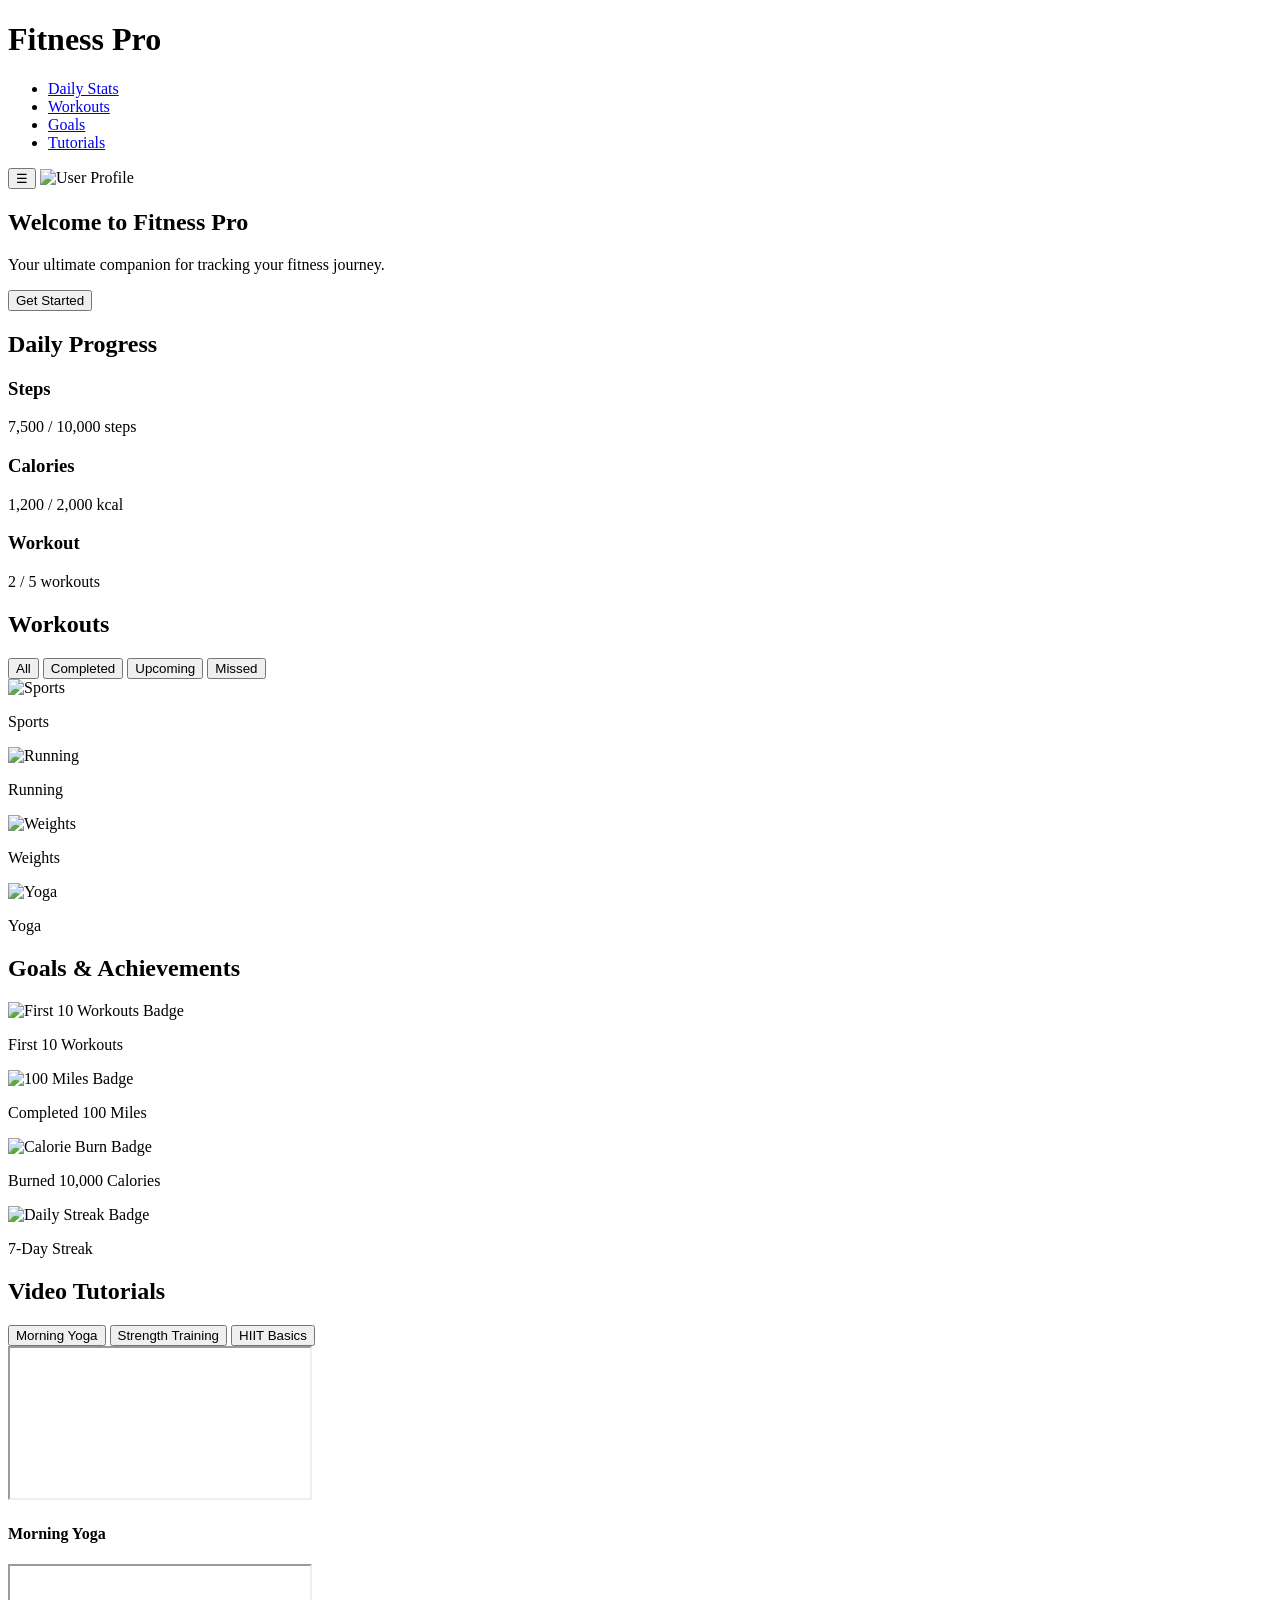
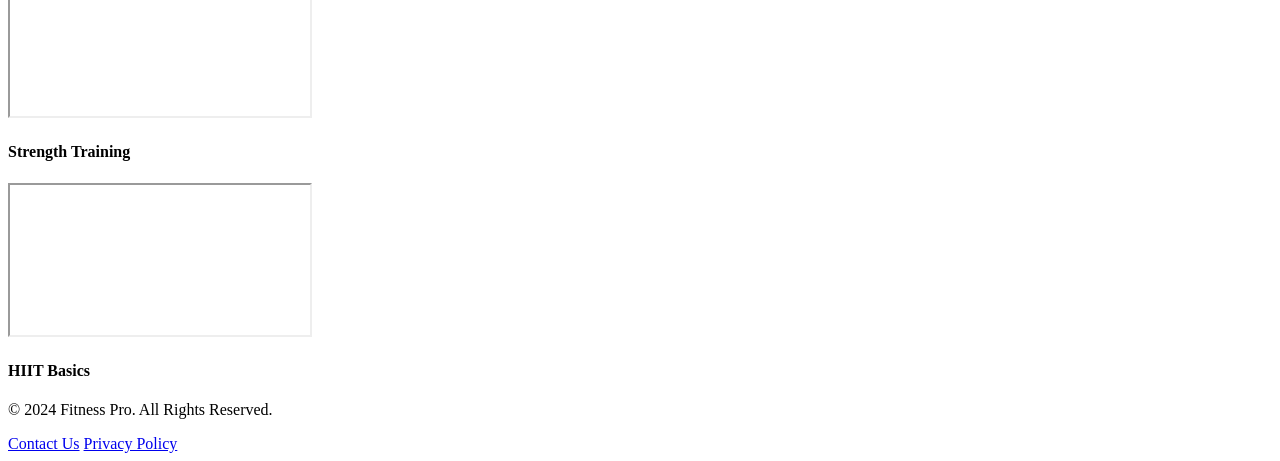
==== BioTrack/index.html @ 174f4901 "Initial commit: upload the main structure" ====
<!DOCTYPE html>
<html lang="en">
<head>
  <meta charset="UTF-8" />
  <meta name="viewport" content="width=device-width, initial-scale=1.0" />
  <title>Fitness Pro Dashboard</title>
  <link rel="preconnect" href="https://fonts.googleapis.com" />
  <link rel="preconnect" href="https://fonts.gstatic.com" crossorigin />
  <link href="https://fonts.googleapis.com/css2?family=Bebas+Neue&family=Barlow:wght@300;400;500;600;700&display=swap" rel="stylesheet" />
  <link rel="stylesheet" href="styles.css" />
</head>
<body>

  <!-- ===================== HEADER (Task 3) ===================== -->
  <header class="app-header">
    <div class="app-header-content">
      <h1>Fitness Pro</h1>
      <nav class="nav-menu">
        <ul class="active">
          <li><a class="active" href="#progress-overview">Daily Stats</a></li>
          <li><a href="#workouts">Workouts</a></li>
          <li><a href="#goals">Goals</a></li>
          <li><a href="#videos">Tutorials</a></li>
        </ul>
      </nav>
      <button class="hamburger-menu" aria-label="Toggle Menu">&#9776;</button>
      <img
        class="profile-pic"
        src="https://www.educative.io/udata/project/W5DG6VDyXv6/user_1.svg"
        alt="User Profile"
      />
    </div>
  </header>

  <!-- ===================== BANNER (Task 2) ===================== -->
  <section class="banner">
    <div class="banner-overlay"></div>
    <div class="banner-content">
      <h1>Welcome to Fitness Pro</h1>
      <p>Your ultimate companion for tracking your fitness journey.</p>
      <button class="cta-button">Get Started</button>
    </div>
  </section>

  <!-- ===================== PROGRESS OVERVIEW (Task 5) ===================== -->
  <section class="progress-overview" id="progress-overview">
    <h2>Daily Progress</h2>
    <div class="progress-overview-content" id="progress-overview-content">

      <div class="progress-card">
        <h3>Steps</h3>
        <div class="progress-circle" data-progress="75" style="--progress: 0%;"></div>
        <p>7,500 / 10,000 steps</p>
      </div>

      <div class="progress-card">
        <h3>Calories</h3>
        <div class="progress-circle" data-progress="60" style="--progress: 0%;"></div>
        <p>1,200 / 2,000 kcal</p>
      </div>

      <div class="progress-card">
        <h3>Workout</h3>
        <div class="progress-circle" data-progress="40" style="--progress: 0%;"></div>
        <p>2 / 5 workouts</p>
      </div>

    </div>
  </section>

  <!-- ===================== WORKOUTS (Task 6) ===================== -->
  <section class="workout-tracker" id="workouts">
    <h2>Workouts</h2>

    <!-- Filter buttons (JS-powered) -->
    <div class="workout-filter-buttons">
      <button class="filter-btn active" data-filter="all">All</button>
      <button class="filter-btn" data-filter="completed">Completed</button>
      <button class="filter-btn" data-filter="upcoming">Upcoming</button>
      <button class="filter-btn" data-filter="missed">Missed</button>
    </div>

    <div class="workout-grid">
      <div class="workout-card completed">
        <div class="img-container">
          <img src="https://www.educative.io/udata/project/DDy4LowDDzY/Baseball_player.svg" alt="Sports" />
        </div>
        <p>Sports</p>
      </div>
      <div class="workout-card upcoming">
        <div class="img-container">
          <img src="https://www.educative.io/udata/project/w6XezL6xro2/boy_sprinting.svg" alt="Running" />
        </div>
        <p>Running</p>
      </div>
      <div class="workout-card missed">
        <div class="img-container">
          <img src="https://www.educative.io/udata/project/MvXMoRxaJ2X/effort.svg" alt="Weights" />
        </div>
        <p>Weights</p>
      </div>
      <div class="workout-card missed">
        <div class="img-container">
          <img src="https://www.educative.io/udata/project/XxrBxaLqnOW/Health.svg" alt="Yoga" />
        </div>
        <p>Yoga</p>
      </div>
    </div>
  </section>

  <!-- ===================== GOALS & ACHIEVEMENTS (Task 7) ===================== -->
  <section class="goals-achievements" id="goals">
    <h2>Goals &amp; Achievements</h2>
    <div class="badge-container">

      <div class="badge" data-condition="workouts" data-threshold="10">
        <div class="img-container">
          <img src="https://www.educative.io/udata/project/M2EgrWO0Ozw/goal.svg" alt="First 10 Workouts Badge" />
        </div>
        <p>First 10 Workouts</p>
      </div>

      <div class="badge" data-condition="miles" data-threshold="100">
        <div class="img-container">
          <img src="https://www.educative.io/udata/project/Wao52byZ95r/champion.svg" alt="100 Miles Badge" />
        </div>
        <p>Completed 100 Miles</p>
      </div>

      <div class="badge" data-condition="calories" data-threshold="10000">
        <div class="img-container">
          <img src="https://www.educative.io/udata/project/G4VBW82WDxd/cup.svg" alt="Calorie Burn Badge" />
        </div>
        <p>Burned 10,000 Calories</p>
      </div>

      <div class="badge" data-condition="streak" data-threshold="7">
        <div class="img-container">
          <img src="https://www.educative.io/udata/project/nPqk9WqgoD4/Achievement.svg" alt="Daily Streak Badge" />
        </div>
        <p>7-Day Streak</p>
      </div>

    </div>
  </section>

  <!-- ===================== VIDEO TUTORIALS (Task 8) ===================== -->
  <section class="video-tutorials" id="videos">
    <h2>Video Tutorials</h2>

    <!-- Video selector buttons (JS-powered) -->
    <div class="video-selector">
      <button class="video-btn active" data-video="v7AYKMP6rOE" data-title="Morning Yoga">Morning Yoga</button>
      <button class="video-btn" data-video="vc1E5CfRfos" data-title="Strength Training">Strength Training</button>
      <button class="video-btn" data-video="ml6cT4AZdqI" data-title="HIIT Basics">HIIT Basics</button>
    </div>

    <div class="video-list" id="video-list">
      <div class="video-card">
        <iframe
          id="main-video"
          src="https://www.youtube.com/embed/v7AYKMP6rOE"
          title="Morning Yoga"
          allow="accelerometer; autoplay; clipboard-write; encrypted-media; gyroscope; picture-in-picture"
          allowfullscreen
        ></iframe>
        <h4 id="video-title">Morning Yoga</h4>
      </div>
      <div class="video-card">
        <iframe
          src="https://www.youtube.com/embed/vc1E5CfRfos"
          title="Strength Training"
          allow="accelerometer; autoplay; clipboard-write; encrypted-media; gyroscope; picture-in-picture"
          allowfullscreen
        ></iframe>
        <h4>Strength Training</h4>
      </div>
      <div class="video-card">
        <iframe
          src="https://www.youtube.com/embed/ml6cT4AZdqI"
          title="HIIT Basics"
          allow="accelerometer; autoplay; clipboard-write; encrypted-media; gyroscope; picture-in-picture"
          allowfullscreen
        ></iframe>
        <h4>HIIT Basics</h4>
      </div>
    </div>
  </section>

  <!-- ===================== FOOTER (Task 4) ===================== -->
  <footer class="app-footer">
    <div class="app-footer-content">
      <p>&copy; 2024 Fitness Pro. All Rights Reserved.</p>
      <div class="links">
        <a href="#contact">Contact Us</a>
        <a href="#privacy">Privacy Policy</a>
      </div>
    </div>
  </footer>

  <script src="script.js"></script>
</body>
</html>
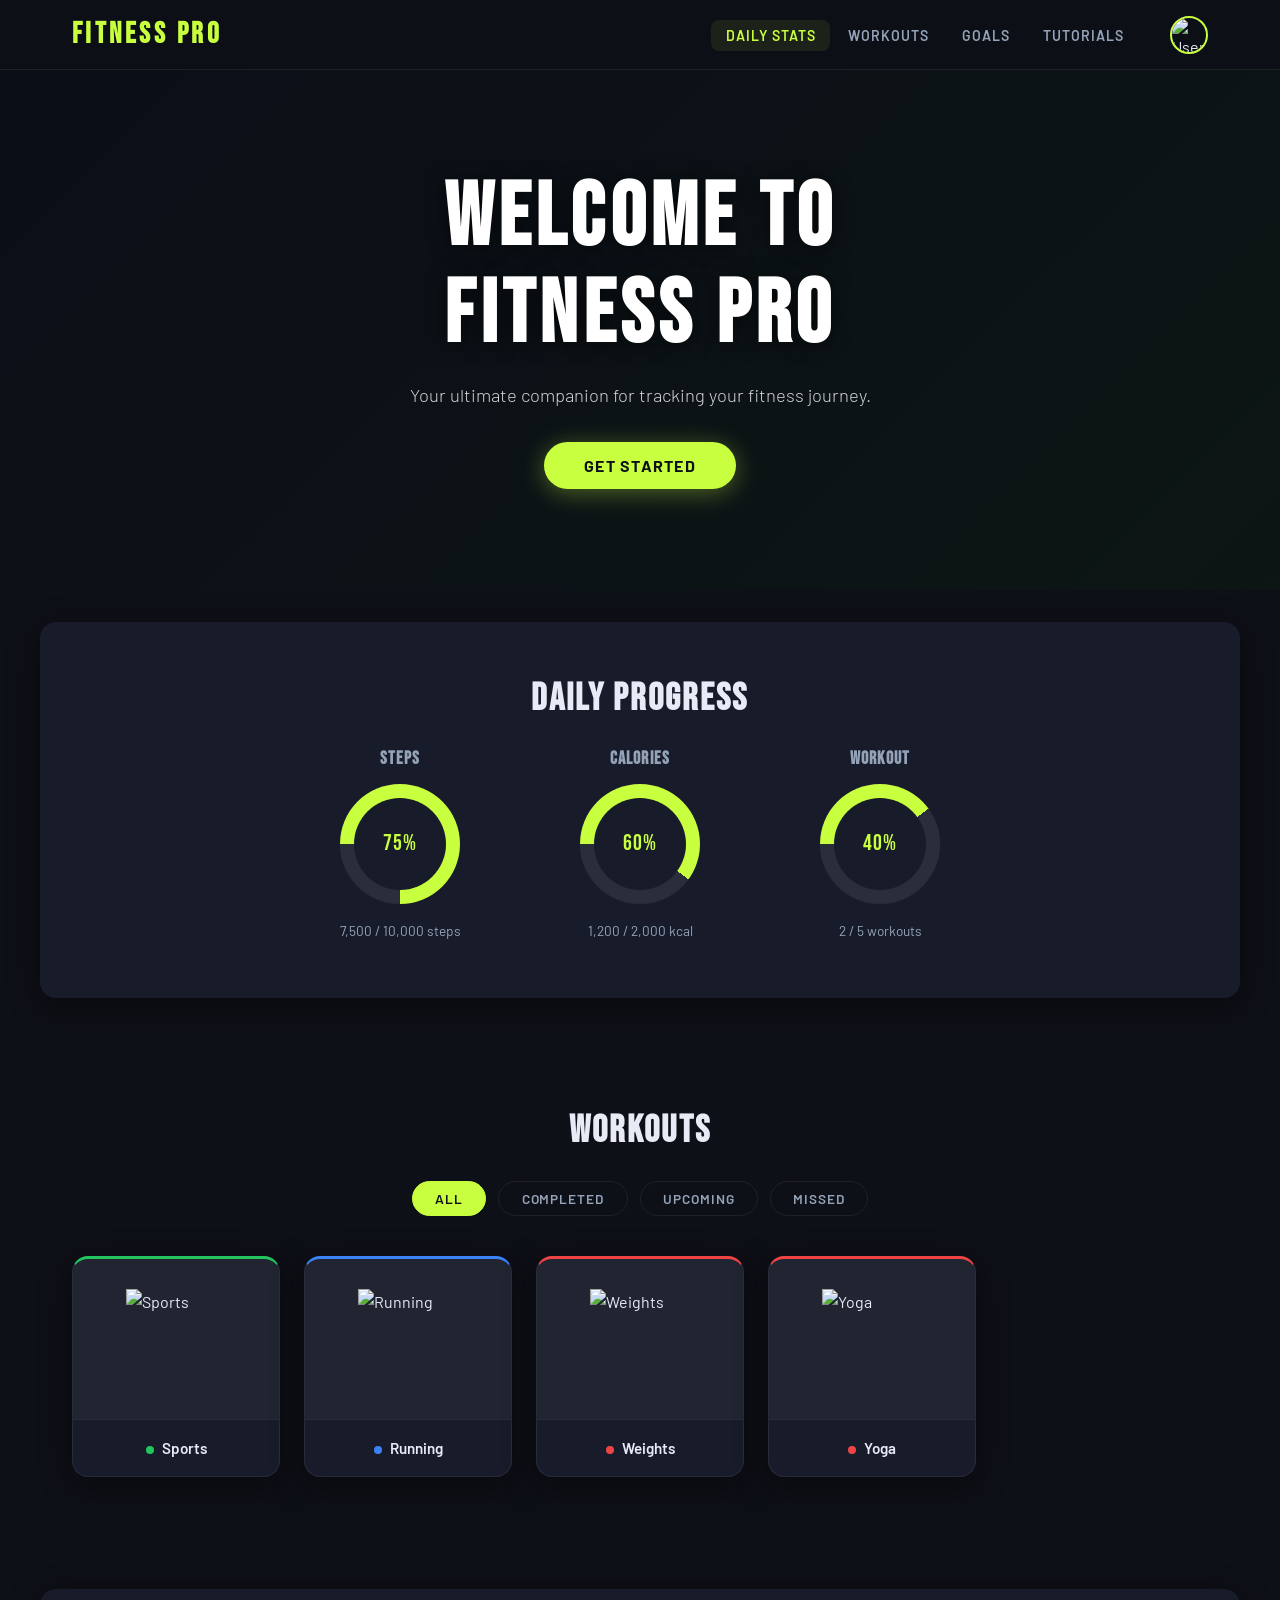
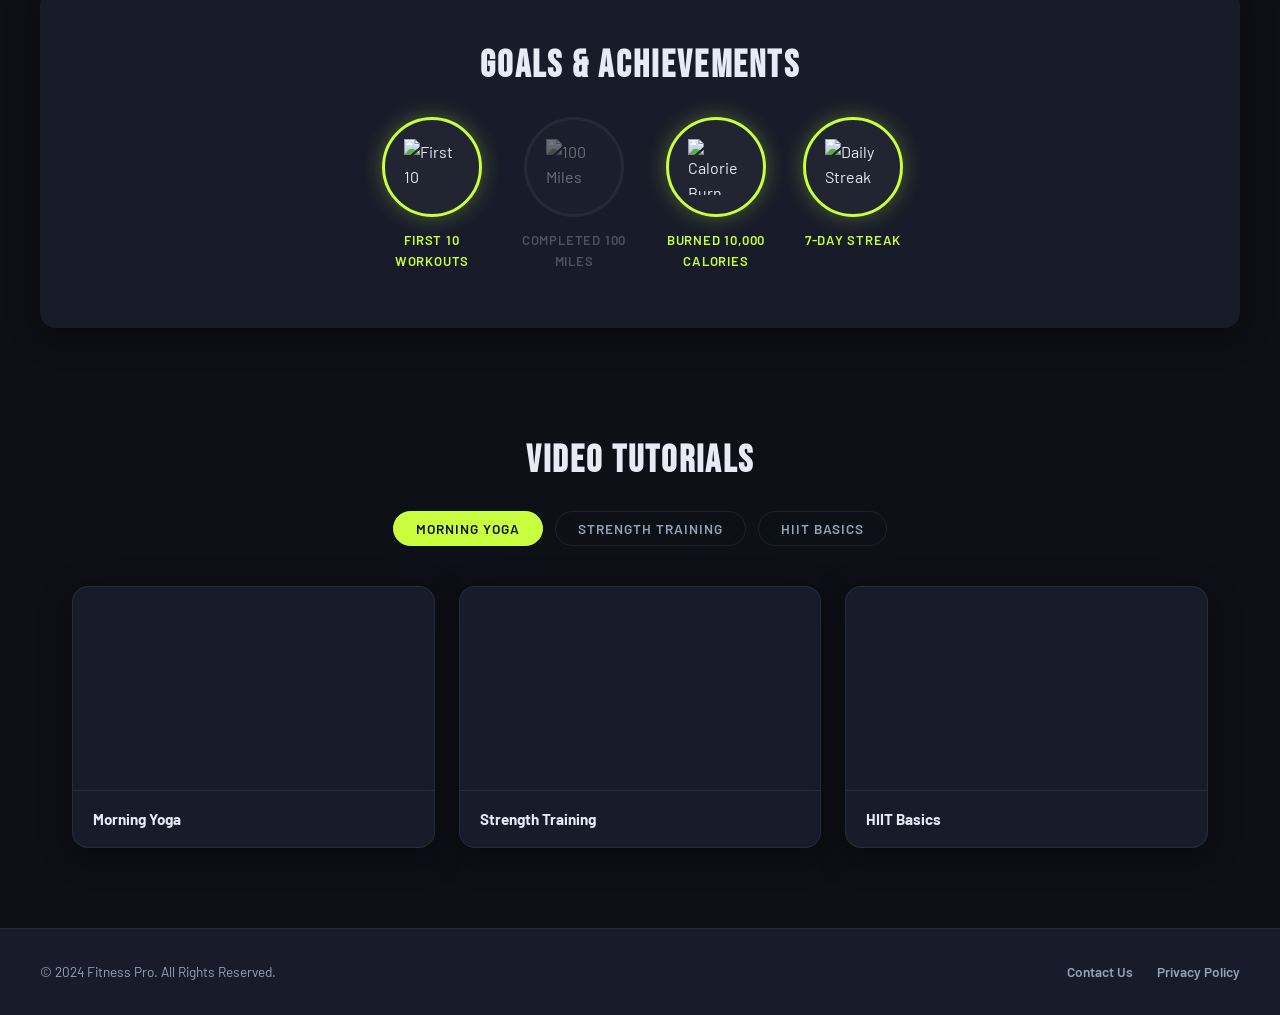
==== commit 4a3cc872: "Upload the template project" ====
--- a/BioTrack/index.html
+++ b/BioTrack/index.html
@@ -4,17 +4,27 @@
   <meta charset="UTF-8" />
   <meta name="viewport" content="width=device-width, initial-scale=1.0" />
   <title>Fitness Pro Dashboard</title>
+
+  <!-- Google Fonts -->
   <link rel="preconnect" href="https://fonts.googleapis.com" />
   <link rel="preconnect" href="https://fonts.gstatic.com" crossorigin />
   <link href="https://fonts.googleapis.com/css2?family=Bebas+Neue&family=Barlow:wght@300;400;500;600;700&display=swap" rel="stylesheet" />
+
+  <!-- Stylesheet — lives in the css/ folder -->
   <link rel="stylesheet" href="styles.css" />
 </head>
 <body>
 
-  <!-- ===================== HEADER (Task 3) ===================== -->
+  <!-- ===================================================
+       HEADER (Task 3) — sticky nav + hamburger + profile
+       =================================================== -->
   <header class="app-header">
     <div class="app-header-content">
+
+      <!-- Brand name -->
       <h1>Fitness Pro</h1>
+
+      <!-- Desktop navigation links -->
       <nav class="nav-menu">
         <ul class="active">
           <li><a class="active" href="#progress-overview">Daily Stats</a></li>
@@ -23,18 +33,29 @@
           <li><a href="#videos">Tutorials</a></li>
         </ul>
       </nav>
+
+      <!-- Hamburger button — visible only on mobile -->
       <button class="hamburger-menu" aria-label="Toggle Menu">&#9776;</button>
+
+      <!-- User profile picture -->
       <img
         class="profile-pic"
         src="https://www.educative.io/udata/project/W5DG6VDyXv6/user_1.svg"
         alt="User Profile"
       />
+
     </div>
   </header>
 
-  <!-- ===================== BANNER (Task 2) ===================== -->
+
+  <!-- ===================================================
+       BANNER (Task 2) — hero section with CTA button
+       =================================================== -->
   <section class="banner">
+    <!-- Dark overlay on top of the background image -->
     <div class="banner-overlay"></div>
+
+    <!-- Centred text content -->
     <div class="banner-content">
       <h1>Welcome to Fitness Pro</h1>
       <p>Your ultimate companion for tracking your fitness journey.</p>
@@ -42,23 +63,31 @@
     </div>
   </section>
 
-  <!-- ===================== PROGRESS OVERVIEW (Task 5) ===================== -->
+
+  <!-- ===================================================
+       PROGRESS OVERVIEW (Task 5) — circular indicators
+       =================================================== -->
   <section class="progress-overview" id="progress-overview">
     <h2>Daily Progress</h2>
+
     <div class="progress-overview-content" id="progress-overview-content">
 
+      <!-- Steps card -->
       <div class="progress-card">
         <h3>Steps</h3>
+        <!-- data-progress = target % ; --progress starts at 0 and is animated by JS -->
         <div class="progress-circle" data-progress="75" style="--progress: 0%;"></div>
         <p>7,500 / 10,000 steps</p>
       </div>
 
+      <!-- Calories card -->
       <div class="progress-card">
         <h3>Calories</h3>
         <div class="progress-circle" data-progress="60" style="--progress: 0%;"></div>
         <p>1,200 / 2,000 kcal</p>
       </div>
 
+      <!-- Workouts card -->
       <div class="progress-card">
         <h3>Workout</h3>
         <div class="progress-circle" data-progress="40" style="--progress: 0%;"></div>
@@ -68,11 +97,14 @@
     </div>
   </section>
 
-  <!-- ===================== WORKOUTS (Task 6) ===================== -->
+
+  <!-- ===================================================
+       WORKOUTS (Task 6) — filterable workout cards
+       =================================================== -->
   <section class="workout-tracker" id="workouts">
     <h2>Workouts</h2>
 
-    <!-- Filter buttons (JS-powered) -->
+    <!-- Filter buttons — JS switches active state and hides/shows cards -->
     <div class="workout-filter-buttons">
       <button class="filter-btn active" data-filter="all">All</button>
       <button class="filter-btn" data-filter="completed">Completed</button>
@@ -80,37 +112,53 @@
       <button class="filter-btn" data-filter="missed">Missed</button>
     </div>
 
+    <!-- CSS Grid of workout cards; each has a status class -->
     <div class="workout-grid">
+
       <div class="workout-card completed">
         <div class="img-container">
           <img src="https://www.educative.io/udata/project/DDy4LowDDzY/Baseball_player.svg" alt="Sports" />
         </div>
         <p>Sports</p>
       </div>
+
       <div class="workout-card upcoming">
         <div class="img-container">
           <img src="https://www.educative.io/udata/project/w6XezL6xro2/boy_sprinting.svg" alt="Running" />
         </div>
         <p>Running</p>
       </div>
+
       <div class="workout-card missed">
         <div class="img-container">
           <img src="https://www.educative.io/udata/project/MvXMoRxaJ2X/effort.svg" alt="Weights" />
         </div>
         <p>Weights</p>
       </div>
+
       <div class="workout-card missed">
         <div class="img-container">
           <img src="https://www.educative.io/udata/project/XxrBxaLqnOW/Health.svg" alt="Yoga" />
         </div>
         <p>Yoga</p>
       </div>
-    </div>
-  </section>
-
-  <!-- ===================== GOALS & ACHIEVEMENTS (Task 7) ===================== -->
+
+    </div>
+  </section>
+
+
+  <!-- ===================================================
+       GOALS & ACHIEVEMENTS (Task 7) — badge system
+       =================================================== -->
   <section class="goals-achievements" id="goals">
     <h2>Goals &amp; Achievements</h2>
+
+    <!--
+      Each badge has:
+        data-condition  — which userStats key to check
+        data-threshold  — minimum value needed to unlock
+      JS adds class "achieved" when the condition is met.
+    -->
     <div class="badge-container">
 
       <div class="badge" data-condition="workouts" data-threshold="10">
@@ -144,11 +192,14 @@
     </div>
   </section>
 
-  <!-- ===================== VIDEO TUTORIALS (Task 8) ===================== -->
+
+  <!-- ===================================================
+       VIDEO TUTORIALS (Task 8) — embedded YouTube videos
+       =================================================== -->
   <section class="video-tutorials" id="videos">
     <h2>Video Tutorials</h2>
 
-    <!-- Video selector buttons (JS-powered) -->
+    <!-- Selector buttons — JS swaps the first video iframe on click -->
     <div class="video-selector">
       <button class="video-btn active" data-video="v7AYKMP6rOE" data-title="Morning Yoga">Morning Yoga</button>
       <button class="video-btn" data-video="vc1E5CfRfos" data-title="Strength Training">Strength Training</button>
@@ -156,6 +207,8 @@
     </div>
 
     <div class="video-list" id="video-list">
+
+      <!-- First card is the "featured" one controlled by JS -->
       <div class="video-card">
         <iframe
           id="main-video"
@@ -166,6 +219,7 @@
         ></iframe>
         <h4 id="video-title">Morning Yoga</h4>
       </div>
+
       <div class="video-card">
         <iframe
           src="https://www.youtube.com/embed/vc1E5CfRfos"
@@ -175,6 +229,7 @@
         ></iframe>
         <h4>Strength Training</h4>
       </div>
+
       <div class="video-card">
         <iframe
           src="https://www.youtube.com/embed/ml6cT4AZdqI"
@@ -184,10 +239,14 @@
         ></iframe>
         <h4>HIIT Basics</h4>
       </div>
-    </div>
-  </section>
-
-  <!-- ===================== FOOTER (Task 4) ===================== -->
+
+    </div>
+  </section>
+
+
+  <!-- ===================================================
+       FOOTER (Task 4) — links and copyright
+       =================================================== -->
   <footer class="app-footer">
     <div class="app-footer-content">
       <p>&copy; 2024 Fitness Pro. All Rights Reserved.</p>
@@ -198,6 +257,8 @@
     </div>
   </footer>
 
+
+  <!-- Script — lives in the javascript/ folder -->
   <script src="script.js"></script>
 </body>
-</html>+</html>
--- a/BioTrack/styles.css
+++ b/BioTrack/styles.css
@@ -0,0 +1,753 @@
+/* styles.css
+   Fitness Pro Dashboard — BioTrack project
+   ==========================================
+   Theme  : Dark athletic — deep navy + electric lime accent
+   Fonts  : Bebas Neue (headings) + Barlow (body text)
+   Layout : Flexbox for nav/footer, CSS Grid for cards
+*/
+
+
+/* ============================================================
+   1. CSS CUSTOM PROPERTIES (variables)
+      Change these to restyle the whole site at once.
+   ============================================================ */
+:root {
+  /* Colours */
+  --bg-main:       #0e1017;   /* page background */
+  --bg-card:       #181c2a;   /* card / section background */
+  --accent:        #c8ff3e;   /* lime-green highlight */
+  --text-main:     #e8eaf6;   /* primary text */
+  --text-muted:    #94a3b8;   /* secondary / muted text */
+
+  /* Workout status colours */
+  --color-completed: #22c55e; /* green */
+  --color-upcoming:  #3b82f6; /* blue  */
+  --color-missed:    #ef4444; /* red   */
+
+  /* Misc */
+  --border:        rgba(255, 255, 255, 0.07);
+  --shadow:        0 8px 32px rgba(0, 0, 0, 0.45);
+  --radius:        16px;
+  --header-h:      70px;
+}
+
+
+/* ============================================================
+   2. RESET & BASE STYLES
+   ============================================================ */
+*, *::before, *::after {
+  box-sizing: border-box;
+  margin: 0;
+  padding: 0;
+}
+
+html {
+  scroll-behavior: smooth; /* smooth scrolling for anchor links */
+}
+
+/* Body — applies font and background to the whole page */
+body {
+  background-color: var(--bg-main);
+  color: var(--text-main);
+  font-family: 'Barlow', sans-serif;
+  font-size: 16px;
+  line-height: 1.6;
+}
+
+/* Headings use the display font */
+h1, h2, h3 {
+  font-family: 'Bebas Neue', sans-serif;
+  letter-spacing: 0.06em;
+  line-height: 1.1;
+}
+
+h2 {
+  font-size: 2.4rem;
+  margin-bottom: 1.8rem;
+}
+
+h3 {
+  font-size: 1.1rem;
+  color: var(--text-muted);
+}
+
+a {
+  text-decoration: none;
+  color: inherit;
+}
+
+img {
+  max-width: 100%;
+  display: block;
+}
+
+/* Shared section wrapper */
+section {
+  max-width: 1200px;
+  margin: 0 auto;
+  padding: 5rem 2rem;
+}
+
+
+/* ============================================================
+   3. HEADER  (Task 3)
+      Sticky top bar with logo, navigation, hamburger, avatar.
+   ============================================================ */
+.app-header {
+  position: sticky;           /* stays at top while scrolling */
+  top: 0;
+  z-index: 1000;
+  height: var(--header-h);
+  background-color: rgba(14, 16, 23, 0.92);
+  backdrop-filter: blur(12px);          /* frosted glass effect */
+  -webkit-backdrop-filter: blur(12px);
+  border-bottom: 1px solid var(--border);
+}
+
+/* Flexbox row: logo | nav | hamburger | avatar */
+.app-header-content {
+  max-width: 1200px;
+  margin: 0 auto;
+  padding: 0 2rem;
+  height: 100%;
+  display: flex;
+  align-items: center;
+  gap: 2rem;
+}
+
+/* Brand name */
+.app-header-content > h1 {
+  font-size: 1.8rem;
+  color: var(--accent);
+  letter-spacing: 0.12em;
+  margin-right: auto; /* pushes nav and icons to the right */
+}
+
+/* Nav link list */
+.nav-menu ul {
+  display: flex;
+  list-style: none;
+  gap: 0.25rem;
+}
+
+.nav-menu ul li a {
+  font-size: 0.88rem;
+  font-weight: 600;
+  text-transform: uppercase;
+  letter-spacing: 0.07em;
+  color: var(--text-muted);
+  padding: 0.45rem 0.9rem;
+  border-radius: 8px;
+  transition: color 0.2s, background 0.2s;
+}
+
+.nav-menu ul li a:hover,
+.nav-menu ul li a.active {
+  color: var(--accent);
+  background: rgba(200, 255, 62, 0.08);
+}
+
+/* Hamburger button — hidden on desktop, shown on mobile */
+.hamburger-menu {
+  display: none;         /* hidden by default */
+  background: none;
+  border: none;
+  color: var(--text-main);
+  font-size: 1.5rem;
+  cursor: pointer;
+  padding: 0.4rem 0.6rem;
+  border-radius: 8px;
+  transition: background 0.2s;
+}
+
+.hamburger-menu:hover {
+  background: var(--border);
+}
+
+/* Profile picture */
+.profile-pic {
+  width: 38px;
+  height: 38px;
+  border-radius: 50%;
+  border: 2px solid var(--accent);
+  object-fit: cover;
+  flex-shrink: 0;
+}
+
+/* --- Mobile header --- */
+@media (max-width: 768px) {
+  /* Show hamburger */
+  .hamburger-menu {
+    display: block;
+    margin-left: auto;
+  }
+
+  /* Brand no longer pushes things right (hamburger does) */
+  .app-header-content > h1 {
+    margin-right: 0;
+  }
+
+  /* Nav slides down from under the header when .open is added by JS */
+  .nav-menu {
+    position: absolute;
+    top: var(--header-h);
+    left: 0;
+    width: 100%;
+    background-color: rgba(14, 16, 23, 0.98);
+    border-bottom: 1px solid var(--border);
+    max-height: 0;           /* collapsed by default */
+    overflow: hidden;
+    transition: max-height 0.35s ease;
+  }
+
+  .nav-menu.open {
+    max-height: 300px;       /* expanded when JS adds .open */
+  }
+
+  .nav-menu ul {
+    flex-direction: column;
+    padding: 1rem 2rem;
+    gap: 0.5rem;
+  }
+
+  .nav-menu ul li a {
+    display: block;
+    padding: 0.65rem 1rem;
+  }
+}
+
+
+/* ============================================================
+   4. BANNER  (Task 2)
+      Full-width hero with background image, dark overlay, CTA.
+   ============================================================ */
+.banner {
+  position: relative;
+  min-height: 520px;
+  display: flex;
+  align-items: center;
+  justify-content: center;
+  text-align: center;
+  overflow: hidden;
+
+  /* Fallback colour if the image does not load */
+  background-color: #111827;
+
+  /* Background image — centred and covering the whole area */
+  background-image: url('https://images.unsplash.com/photo-1534438327276-14e5300c3a48?w=1600&auto=format&fit=crop');
+  background-size: cover;
+  background-position: center;
+
+  /* Override the shared section max-width so the banner is full-width */
+  max-width: 100%;
+  padding: 0;
+}
+
+/* Semi-transparent dark layer over the image */
+.banner-overlay {
+  position: absolute;
+  inset: 0;    /* shorthand for top/right/bottom/left: 0 */
+  background: linear-gradient(
+    135deg,
+    rgba(10, 12, 20, 0.82) 0%,
+    rgba(10, 20, 10, 0.65) 100%
+  );
+  z-index: 1;
+}
+
+/* Text sits above the overlay */
+.banner-content {
+  position: relative;
+  z-index: 2;
+  max-width: 680px;
+  padding: 3rem 2rem;
+}
+
+.banner-content h1 {
+  font-size: clamp(2.8rem, 8vw, 5.5rem); /* scales with viewport */
+  color: #ffffff;
+  text-shadow: 0 2px 20px rgba(0, 0, 0, 0.6);
+  margin-bottom: 1rem;
+}
+
+.banner-content p {
+  font-size: 1.15rem;
+  color: rgba(255, 255, 255, 0.82);
+  font-weight: 300;
+  margin-bottom: 2rem;
+}
+
+/* Call-to-action button */
+.cta-button {
+  display: inline-block;
+  background: var(--accent);
+  color: #0e1017;
+  font-family: 'Barlow', sans-serif;
+  font-weight: 700;
+  font-size: 1rem;
+  text-transform: uppercase;
+  letter-spacing: 0.08em;
+  padding: 0.85rem 2.5rem;
+  border: none;
+  border-radius: 50px;
+  cursor: pointer;
+  box-shadow: 0 4px 24px rgba(200, 255, 62, 0.35);
+  transition: transform 0.2s, box-shadow 0.2s, background 0.2s;
+}
+
+.cta-button:hover {
+  transform: translateY(-3px);
+  box-shadow: 0 8px 32px rgba(200, 255, 62, 0.5);
+  background: #d8ff5a;
+}
+
+.cta-button:active {
+  transform: translateY(0);
+}
+
+
+/* ============================================================
+   5. PROGRESS OVERVIEW  (Task 5)
+      Three circular progress indicators using conic-gradient.
+   ============================================================ */
+.progress-overview {
+  background: var(--bg-card);
+  border-radius: var(--radius);
+  box-shadow: var(--shadow);
+  padding: 3.5rem 2.5rem;
+  margin: 2rem auto;
+}
+
+.progress-overview h2 {
+  text-align: center;
+}
+
+/* Flex row of three cards */
+.progress-overview-content {
+  display: flex;
+  flex-wrap: wrap;
+  justify-content: center;
+  gap: 2.5rem;
+}
+
+.progress-card {
+  display: flex;
+  flex-direction: column;
+  align-items: center;
+  gap: 1rem;
+  flex: 1 1 160px;   /* grow / shrink, min 160px wide */
+  max-width: 200px;
+}
+
+.progress-card p {
+  font-size: 0.85rem;
+  color: var(--text-muted);
+  text-align: center;
+}
+
+/*
+  Circular indicator:
+    - conic-gradient fills from the top (starting at -90deg)
+    - --progress CSS variable is animated from 0% → target by JS
+    - ::after pseudo-element creates the hollow "donut" centre
+*/
+.progress-circle {
+  width: 120px;
+  height: 120px;
+  border-radius: 50%;
+  background: conic-gradient(
+    from -90deg,
+    var(--accent)       0%,
+    var(--accent)       var(--progress),   /* filled arc */
+    rgba(255,255,255,0.08) var(--progress),
+    rgba(255,255,255,0.08) 100%            /* empty arc */
+  );
+  position: relative;
+  transition: background 0.3s;
+}
+
+/* Donut hole — shows the percentage number */
+.progress-circle::after {
+  content: attr(data-progress) '%';  /* reads data-progress attribute */
+  position: absolute;
+  inset: 14px;
+  background: var(--bg-card);
+  border-radius: 50%;
+  display: flex;
+  align-items: center;
+  justify-content: center;
+  font-family: 'Bebas Neue', sans-serif;
+  font-size: 1.4rem;
+  color: var(--accent);
+  letter-spacing: 0.04em;
+}
+
+
+/* ============================================================
+   6. WORKOUT TRACKER  (Task 6)
+      Filter buttons + CSS Grid of status-coded cards.
+   ============================================================ */
+.workout-tracker {
+  padding: 5rem 2rem;
+}
+
+.workout-tracker h2 {
+  text-align: center;
+}
+
+/* Filter button row */
+.workout-filter-buttons {
+  display: flex;
+  flex-wrap: wrap;
+  justify-content: center;
+  gap: 0.75rem;
+  margin-bottom: 2.5rem;
+}
+
+.filter-btn {
+  font-family: 'Barlow', sans-serif;
+  font-weight: 600;
+  font-size: 0.85rem;
+  text-transform: uppercase;
+  letter-spacing: 0.07em;
+  padding: 0.5rem 1.4rem;
+  border: 1px solid var(--border);
+  border-radius: 50px;
+  background: transparent;
+  color: var(--text-muted);
+  cursor: pointer;
+  transition: all 0.2s;
+}
+
+.filter-btn:hover {
+  border-color: var(--accent);
+  color: var(--accent);
+}
+
+/* JS adds .active when a filter is selected */
+.filter-btn.active {
+  background: var(--accent);
+  border-color: var(--accent);
+  color: #0e1017;
+}
+
+/* Responsive card grid */
+.workout-grid {
+  display: grid;
+  grid-template-columns: repeat(auto-fill, minmax(200px, 1fr));
+  gap: 1.5rem;
+}
+
+.workout-card {
+  background: var(--bg-card);
+  border-radius: var(--radius);
+  border: 1px solid var(--border);
+  box-shadow: var(--shadow);
+  overflow: hidden;
+  transition: transform 0.2s, box-shadow 0.2s;
+}
+
+.workout-card:hover {
+  transform: translateY(-6px);
+  box-shadow: 0 16px 48px rgba(0, 0, 0, 0.5);
+}
+
+/* JS adds .hidden to cards that don't match the active filter */
+.workout-card.hidden {
+  display: none;
+}
+
+/* Card image area */
+.workout-card .img-container {
+  background: rgba(255, 255, 255, 0.04);
+  padding: 1.5rem;
+  display: flex;
+  align-items: center;
+  justify-content: center;
+  min-height: 160px;
+}
+
+.workout-card .img-container img {
+  width: 100px;
+  height: 100px;
+  object-fit: contain;
+}
+
+/* Card label row */
+.workout-card > p {
+  padding: 1rem 1.2rem;
+  font-weight: 600;
+  font-size: 0.95rem;
+  text-align: center;
+  border-top: 1px solid var(--border);
+  position: relative;
+}
+
+/* Coloured dot before the label — changes per status */
+.workout-card > p::before {
+  content: '';
+  display: inline-block;
+  width: 8px;
+  height: 8px;
+  border-radius: 50%;
+  margin-right: 0.5rem;
+  vertical-align: middle;
+}
+
+/* Top border + dot colour per status class */
+.workout-card.completed { border-top: 3px solid var(--color-completed); }
+.workout-card.completed > p::before { background: var(--color-completed); }
+
+.workout-card.upcoming  { border-top: 3px solid var(--color-upcoming);  }
+.workout-card.upcoming  > p::before { background: var(--color-upcoming);  }
+
+.workout-card.missed    { border-top: 3px solid var(--color-missed);    }
+.workout-card.missed    > p::before { background: var(--color-missed);    }
+
+
+/* ============================================================
+   7. GOALS & ACHIEVEMENTS  (Task 7)
+      Badge grid; locked badges are grey until JS unlocks them.
+   ============================================================ */
+.goals-achievements {
+  background: var(--bg-card);
+  border-radius: var(--radius);
+  box-shadow: var(--shadow);
+  padding: 3.5rem 2.5rem;
+  margin: 2rem auto;
+}
+
+.goals-achievements h2 {
+  text-align: center;
+}
+
+.badge-container {
+  display: flex;
+  flex-wrap: wrap;
+  justify-content: center;
+  gap: 2rem;
+}
+
+/* Default badge state — locked (grey + faded) */
+.badge {
+  display: flex;
+  flex-direction: column;
+  align-items: center;
+  gap: 0.85rem;
+  opacity: 0.4;
+  filter: grayscale(80%);
+  transition: transform 0.25s, opacity 0.3s, filter 0.3s;
+}
+
+/* JS adds .achieved when the user has hit the threshold */
+.badge.achieved {
+  opacity: 1;
+  filter: none;
+}
+
+.badge.achieved:hover {
+  transform: translateY(-6px);
+}
+
+.badge .img-container {
+  width: 100px;
+  height: 100px;
+  border-radius: 50%;
+  border: 3px solid rgba(255, 255, 255, 0.12);
+  background: rgba(255, 255, 255, 0.04);
+  display: flex;
+  align-items: center;
+  justify-content: center;
+  padding: 1rem;
+  transition: border-color 0.3s, box-shadow 0.3s;
+}
+
+/* Achieved badge gets a glowing lime ring */
+.badge.achieved .img-container {
+  border-color: var(--accent);
+  box-shadow: 0 0 20px rgba(200, 255, 62, 0.3);
+}
+
+.badge .img-container img {
+  width: 56px;
+  height: 56px;
+  object-fit: contain;
+}
+
+.badge > p {
+  font-size: 0.82rem;
+  font-weight: 600;
+  text-transform: uppercase;
+  letter-spacing: 0.06em;
+  color: var(--text-muted);
+  text-align: center;
+  max-width: 110px;
+}
+
+.badge.achieved > p {
+  color: var(--accent);
+}
+
+
+/* ============================================================
+   8. VIDEO TUTORIALS  (Task 8)
+      Selector buttons + three embedded YouTube iframes.
+   ============================================================ */
+.video-tutorials {
+  padding: 5rem 2rem;
+}
+
+.video-tutorials h2 {
+  text-align: center;
+}
+
+/* Video selector button row */
+.video-selector {
+  display: flex;
+  flex-wrap: wrap;
+  justify-content: center;
+  gap: 0.75rem;
+  margin-bottom: 2.5rem;
+}
+
+.video-btn {
+  font-family: 'Barlow', sans-serif;
+  font-weight: 600;
+  font-size: 0.85rem;
+  text-transform: uppercase;
+  letter-spacing: 0.07em;
+  padding: 0.5rem 1.4rem;
+  border: 1px solid var(--border);
+  border-radius: 50px;
+  background: transparent;
+  color: var(--text-muted);
+  cursor: pointer;
+  transition: all 0.2s;
+}
+
+.video-btn:hover {
+  border-color: var(--accent);
+  color: var(--accent);
+}
+
+.video-btn.active {
+  background: var(--accent);
+  border-color: var(--accent);
+  color: #0e1017;
+}
+
+/* Three-column responsive grid for the video cards */
+.video-list {
+  display: grid;
+  grid-template-columns: repeat(auto-fill, minmax(280px, 1fr));
+  gap: 1.5rem;
+}
+
+.video-card {
+  background: var(--bg-card);
+  border-radius: var(--radius);
+  border: 1px solid var(--border);
+  box-shadow: var(--shadow);
+  overflow: hidden;
+  transition: transform 0.2s, box-shadow 0.2s;
+}
+
+.video-card:hover {
+  transform: translateY(-5px);
+  box-shadow: 0 16px 48px rgba(0, 0, 0, 0.55);
+}
+
+/* iframe fills its card and keeps 16:9 ratio */
+.video-card iframe {
+  width: 100%;
+  aspect-ratio: 16 / 9;
+  border: none;
+  display: block;
+}
+
+.video-card h4 {
+  padding: 1rem 1.25rem;
+  font-family: 'Barlow', sans-serif;
+  font-weight: 700;
+  font-size: 0.95rem;
+  color: var(--text-main);
+  border-top: 1px solid var(--border);
+}
+
+
+/* ============================================================
+   9. FOOTER  (Task 4)
+   ============================================================ */
+.app-footer {
+  background: var(--bg-card);
+  border-top: 1px solid var(--border);
+  padding: 2rem;
+}
+
+/* Flexbox row: copyright on left, links on right */
+.app-footer-content {
+  max-width: 1200px;
+  margin: 0 auto;
+  display: flex;
+  flex-wrap: wrap;
+  align-items: center;
+  justify-content: space-between;
+  gap: 1rem;
+}
+
+.app-footer-content > p {
+  font-size: 0.85rem;
+  color: var(--text-muted);
+}
+
+.app-footer .links {
+  display: flex;
+  gap: 1.5rem;
+}
+
+.app-footer .links a {
+  font-size: 0.85rem;
+  font-weight: 600;
+  color: var(--text-muted);
+  transition: color 0.2s;
+}
+
+.app-footer .links a:hover {
+  color: var(--accent);
+}
+
+
+/* ============================================================
+   10. RESPONSIVE ADJUSTMENTS
+       Small-screen tweaks for sections and grids.
+   ============================================================ */
+@media (max-width: 600px) {
+  section {
+    padding: 3rem 1.25rem;
+  }
+
+  .progress-overview,
+  .goals-achievements {
+    padding: 2.5rem 1.25rem;
+  }
+
+  /* Two columns instead of four on tiny screens */
+  .workout-grid {
+    grid-template-columns: 1fr 1fr;
+  }
+
+  /* Stack videos vertically */
+  .video-list {
+    grid-template-columns: 1fr;
+  }
+
+  /* Centre-align footer on mobile */
+  .app-footer-content {
+    flex-direction: column;
+    text-align: center;
+  }
+
+  .app-footer .links {
+    justify-content: center;
+  }
+}
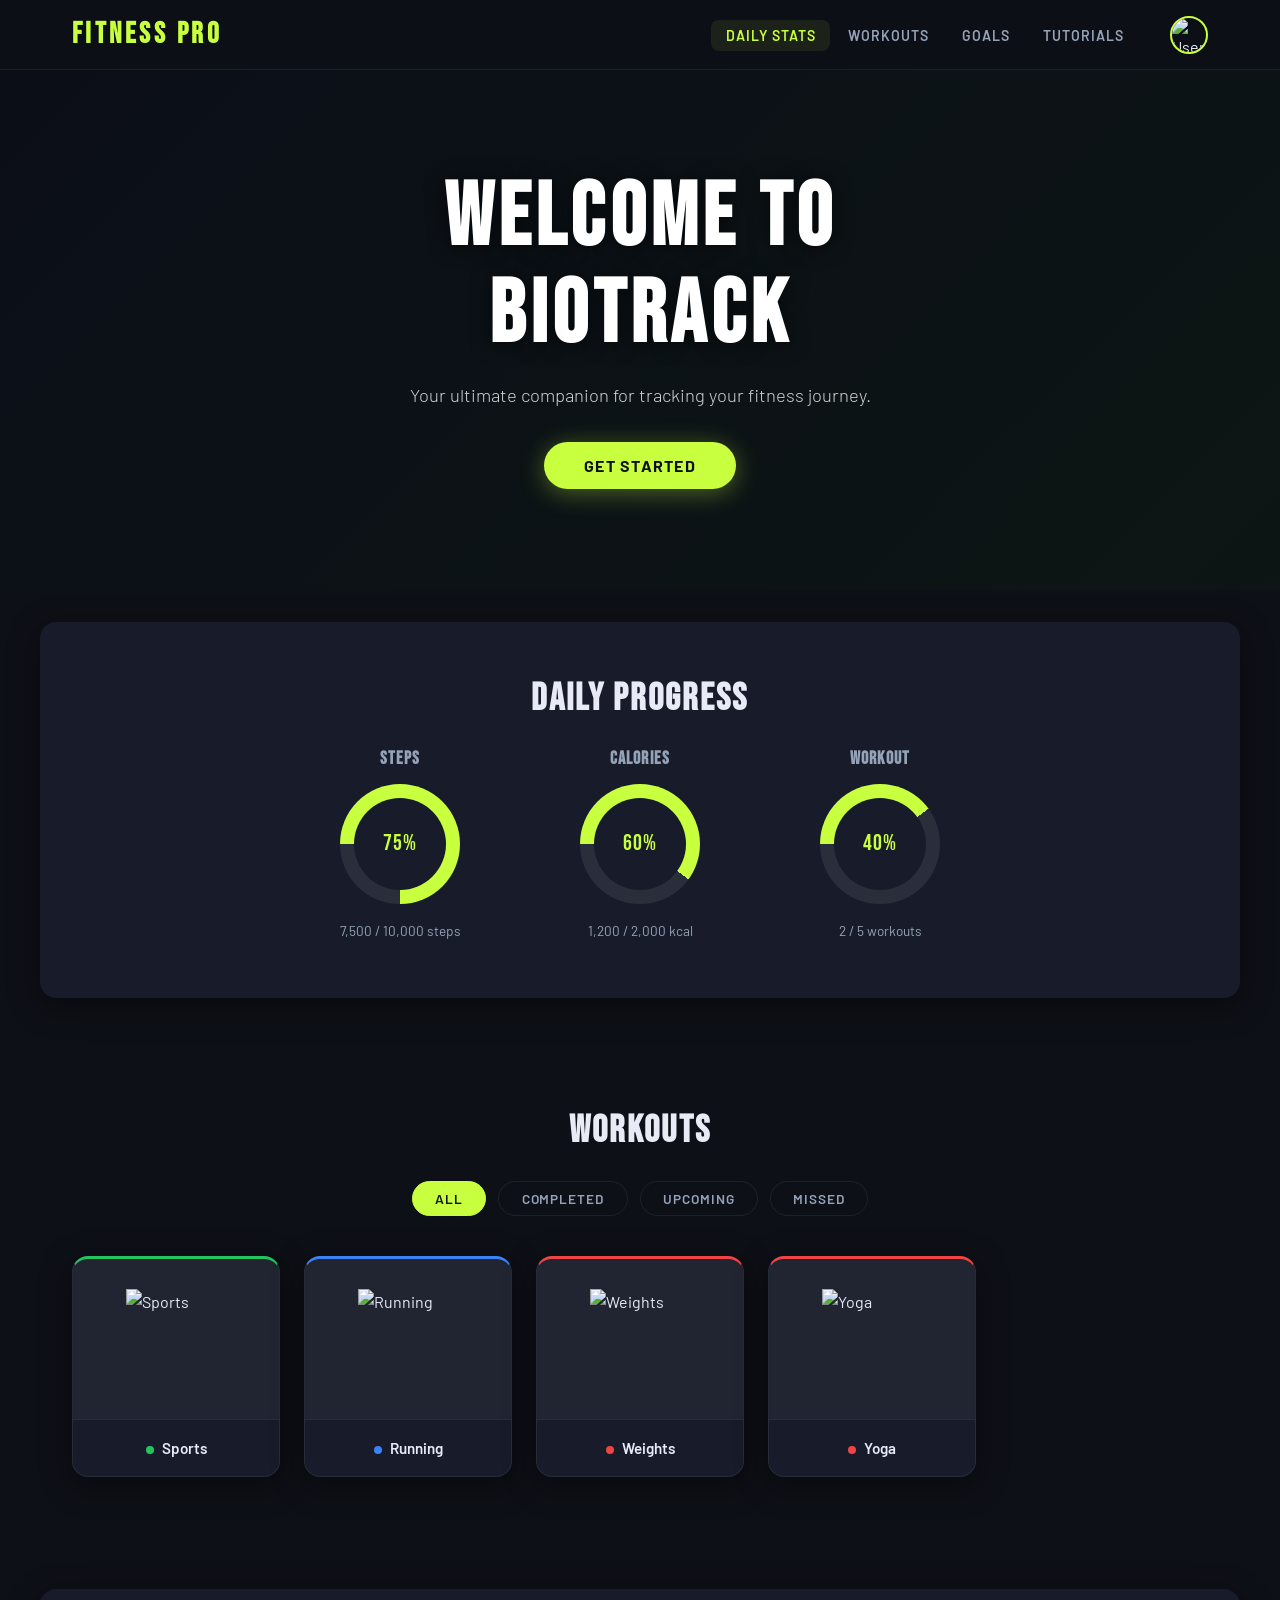
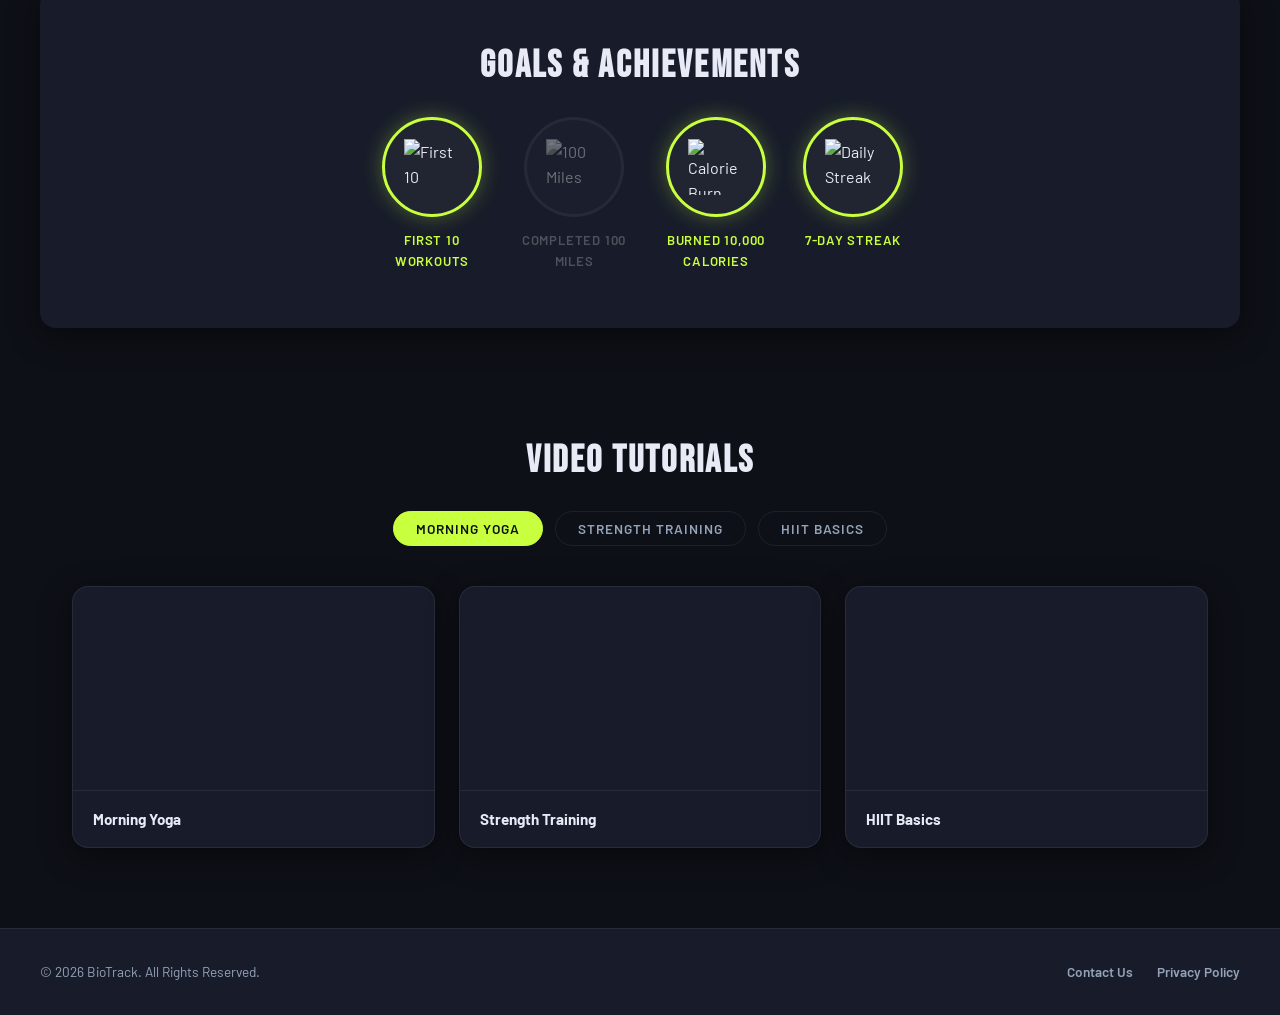
==== commit a6aa4fc2: "Updaate the names" ====
--- a/BioTrack/index.html
+++ b/BioTrack/index.html
@@ -3,7 +3,7 @@
 <head>
   <meta charset="UTF-8" />
   <meta name="viewport" content="width=device-width, initial-scale=1.0" />
-  <title>Fitness Pro Dashboard</title>
+  <title>BioTrack Dashboard</title>
 
   <!-- Google Fonts -->
   <link rel="preconnect" href="https://fonts.googleapis.com" />
@@ -57,7 +57,7 @@
 
     <!-- Centred text content -->
     <div class="banner-content">
-      <h1>Welcome to Fitness Pro</h1>
+      <h1>Welcome to BioTrack</h1>
       <p>Your ultimate companion for tracking your fitness journey.</p>
       <button class="cta-button">Get Started</button>
     </div>
@@ -249,7 +249,7 @@
        =================================================== -->
   <footer class="app-footer">
     <div class="app-footer-content">
-      <p>&copy; 2024 Fitness Pro. All Rights Reserved.</p>
+      <p>&copy; 2026 BioTrack. All Rights Reserved.</p>
       <div class="links">
         <a href="#contact">Contact Us</a>
         <a href="#privacy">Privacy Policy</a>
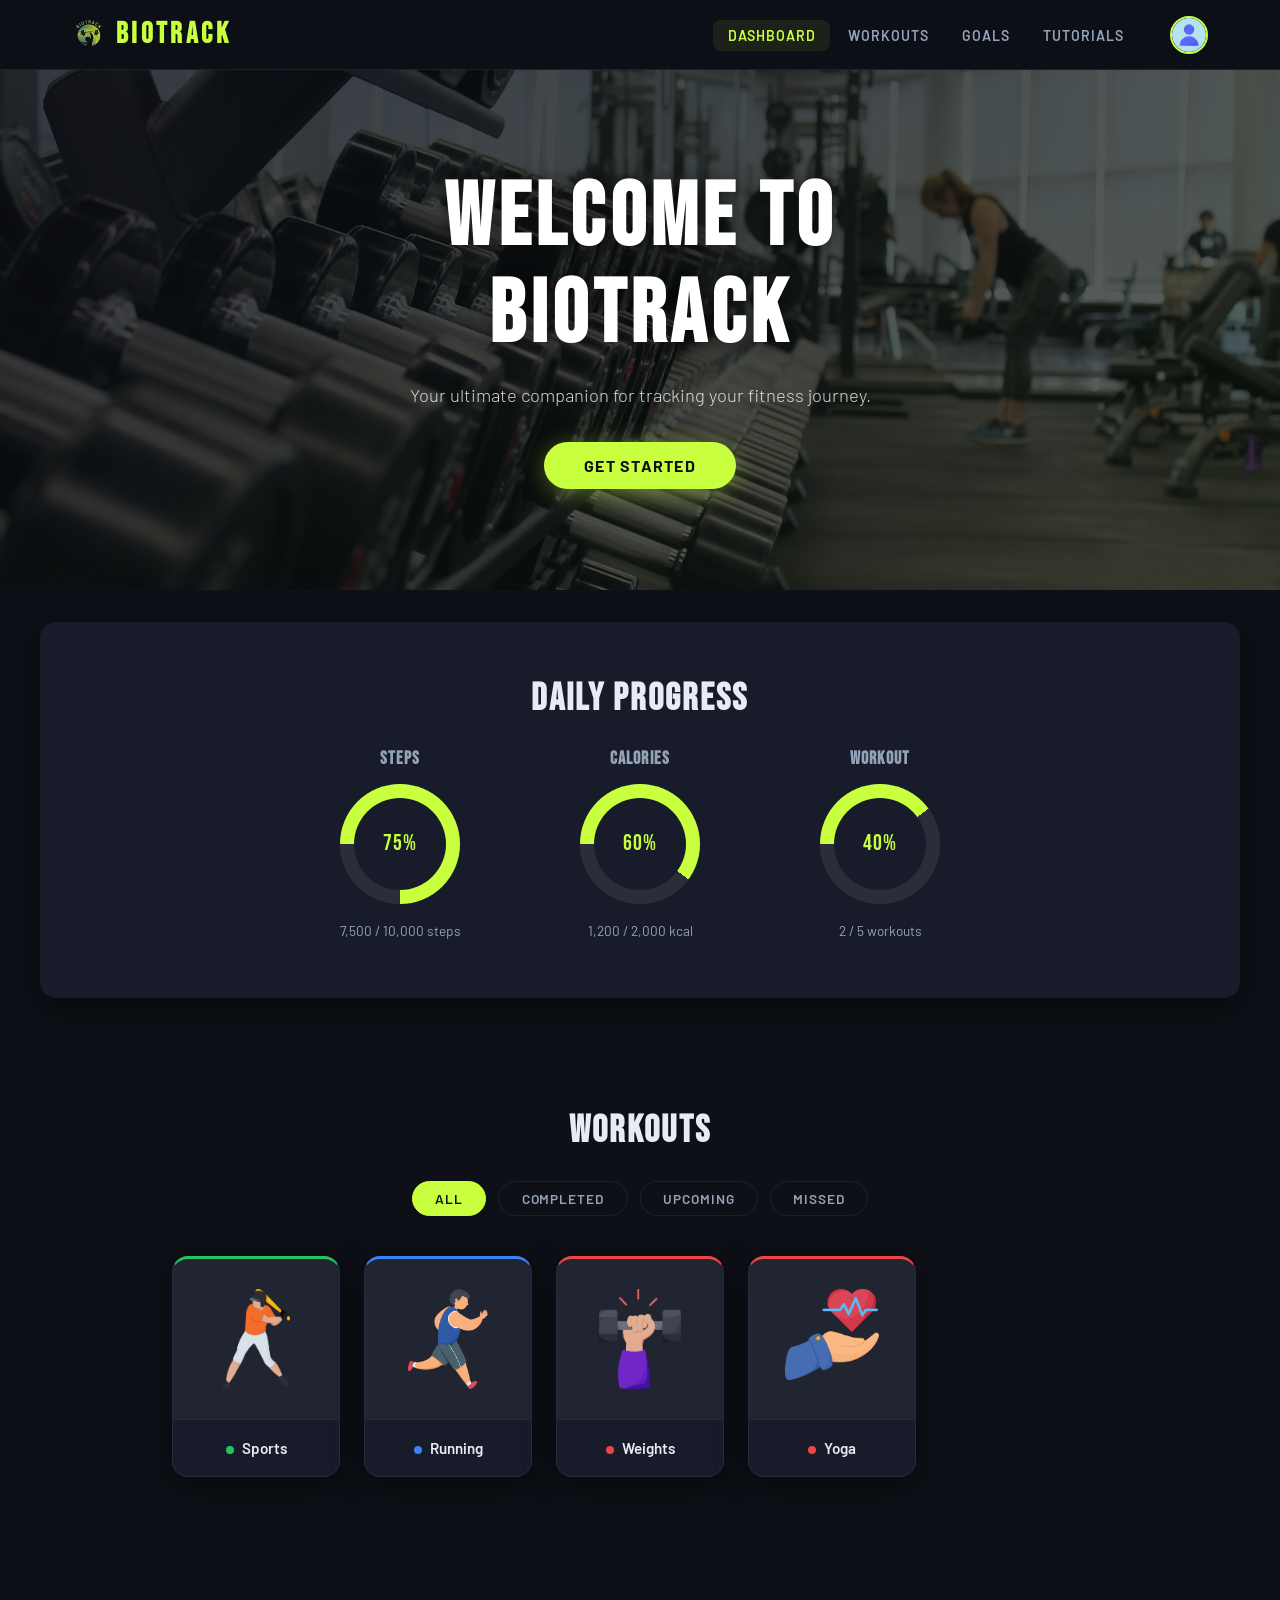
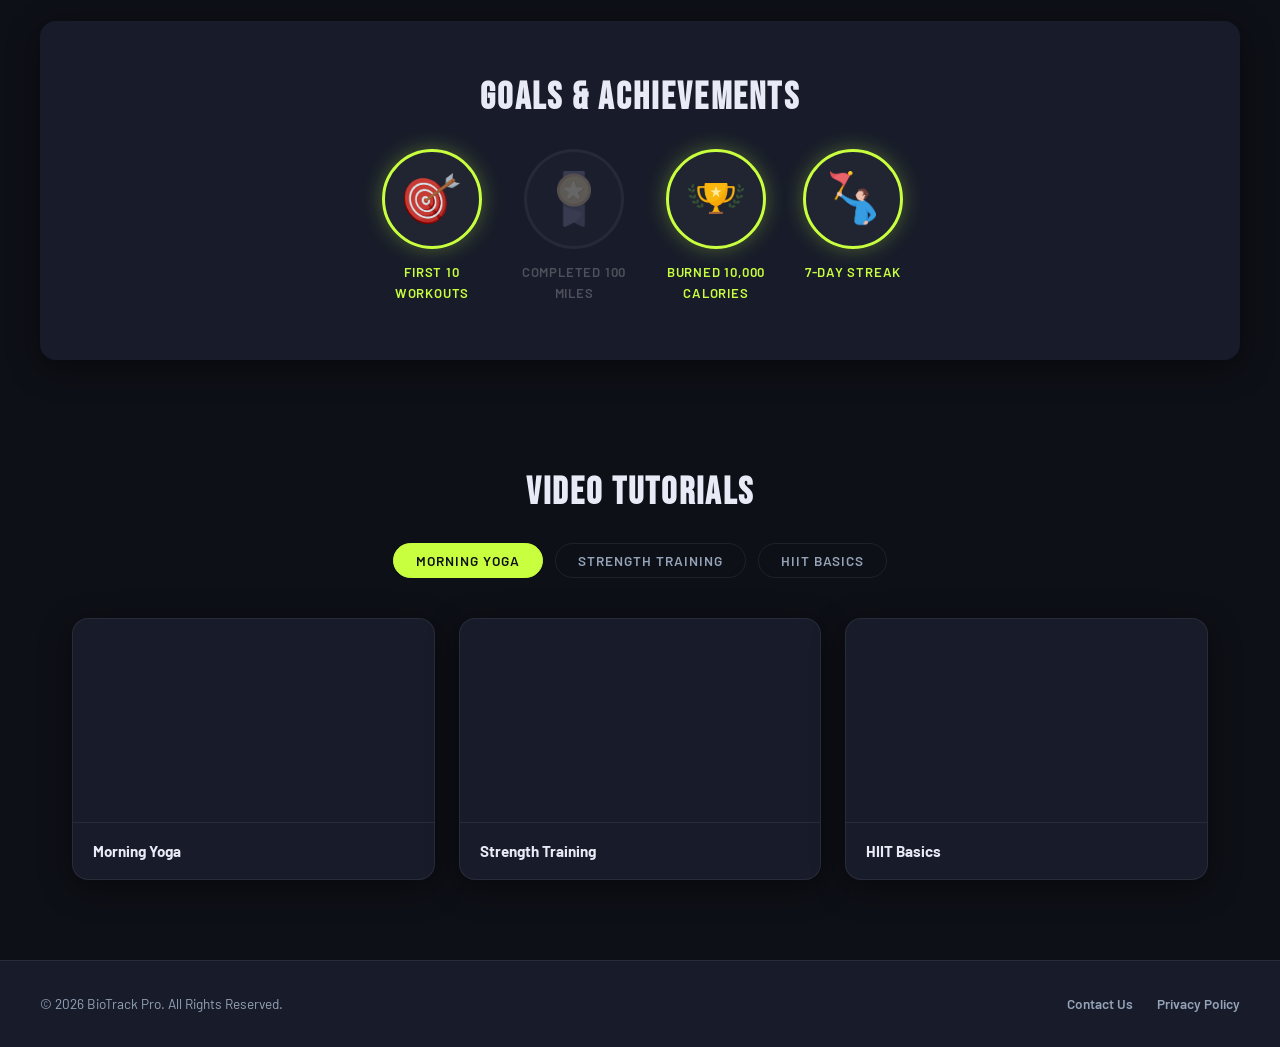
==== commit 5eb50f8c: "Add the new fully functional pages - goals, tutorials and workouts" ====
--- a/BioTrack/index.html
+++ b/BioTrack/index.html
@@ -4,6 +4,7 @@
   <meta charset="UTF-8" />
   <meta name="viewport" content="width=device-width, initial-scale=1.0" />
   <title>BioTrack Dashboard</title>
+  <link rel="icon" type="image/x-icon" href="assets/bioTrackLogo.png" />
 
   <!-- Google Fonts -->
   <link rel="preconnect" href="https://fonts.googleapis.com" />
@@ -11,7 +12,7 @@
   <link href="https://fonts.googleapis.com/css2?family=Bebas+Neue&family=Barlow:wght@300;400;500;600;700&display=swap" rel="stylesheet" />
 
   <!-- Stylesheet — lives in the css/ folder -->
-  <link rel="stylesheet" href="styles.css" />
+  <link rel="stylesheet" href="styles/styles.css" />
 </head>
 <body>
 
@@ -22,25 +23,28 @@
     <div class="app-header-content">
 
       <!-- Brand name -->
-      <h1>Fitness Pro</h1>
+      <a class="brand-link" href="index.html">
+        <img src="assets/bioTrackLogo.png" alt="BioTrack Logo" class="logo" id="logo"/>
+        <h1>BioTrack</h1> 
+      </a>
 
       <!-- Desktop navigation links -->
-      <nav class="nav-menu">
+      <nav class="nav-menu" id="primary-nav">
         <ul class="active">
-          <li><a class="active" href="#progress-overview">Daily Stats</a></li>
-          <li><a href="#workouts">Workouts</a></li>
-          <li><a href="#goals">Goals</a></li>
-          <li><a href="#videos">Tutorials</a></li>
+          <li><a class="active" href="index.html">Dashboard</a></li>
+          <li><a href="pages/workouts.html">Workouts</a></li>
+          <li><a href="pages/goals.html">Goals</a></li>
+          <li><a href="pages/tutorials.html">Tutorials</a></li>
         </ul>
       </nav>
 
-      <!-- Hamburger button — visible only on mobile -->
-      <button class="hamburger-menu" aria-label="Toggle Menu">&#9776;</button>
+  <!-- Hamburger button — visible only on mobile -->
+  <button class="hamburger-menu" aria-label="Toggle Menu" aria-controls="primary-nav" aria-expanded="false" type="button">&#9776;</button>
 
       <!-- User profile picture -->
       <img
         class="profile-pic"
-        src="https://www.educative.io/udata/project/W5DG6VDyXv6/user_1.svg"
+        src="assets/profileLogo.png"
         alt="User Profile"
       />
 
@@ -59,10 +63,11 @@
     <div class="banner-content">
       <h1>Welcome to BioTrack</h1>
       <p>Your ultimate companion for tracking your fitness journey.</p>
-      <button class="cta-button">Get Started</button>
-    </div>
-  </section>
-
+  <button class="cta-button" type="button">Get Started</button>
+    </div>
+  </section>
+
+  <main id="main-content">
 
   <!-- ===================================================
        PROGRESS OVERVIEW (Task 5) — circular indicators
@@ -106,10 +111,10 @@
 
     <!-- Filter buttons — JS switches active state and hides/shows cards -->
     <div class="workout-filter-buttons">
-      <button class="filter-btn active" data-filter="all">All</button>
-      <button class="filter-btn" data-filter="completed">Completed</button>
-      <button class="filter-btn" data-filter="upcoming">Upcoming</button>
-      <button class="filter-btn" data-filter="missed">Missed</button>
+      <button class="filter-btn active" data-filter="all" aria-pressed="true" type="button">All</button>
+      <button class="filter-btn" data-filter="completed" aria-pressed="false" type="button">Completed</button>
+      <button class="filter-btn" data-filter="upcoming" aria-pressed="false" type="button">Upcoming</button>
+      <button class="filter-btn" data-filter="missed" aria-pressed="false" type="button">Missed</button>
     </div>
 
     <!-- CSS Grid of workout cards; each has a status class -->
@@ -117,28 +122,28 @@
 
       <div class="workout-card completed">
         <div class="img-container">
-          <img src="https://www.educative.io/udata/project/DDy4LowDDzY/Baseball_player.svg" alt="Sports" />
+          <img src="assets/sports.png" alt="Sports" />
         </div>
         <p>Sports</p>
       </div>
 
       <div class="workout-card upcoming">
         <div class="img-container">
-          <img src="https://www.educative.io/udata/project/w6XezL6xro2/boy_sprinting.svg" alt="Running" />
+          <img src="assets/running.png" alt="Running" />
         </div>
         <p>Running</p>
       </div>
 
       <div class="workout-card missed">
         <div class="img-container">
-          <img src="https://www.educative.io/udata/project/MvXMoRxaJ2X/effort.svg" alt="Weights" />
+          <img src="assets/weights.png" alt="Weights" />
         </div>
         <p>Weights</p>
       </div>
 
       <div class="workout-card missed">
         <div class="img-container">
-          <img src="https://www.educative.io/udata/project/XxrBxaLqnOW/Health.svg" alt="Yoga" />
+          <img src="assets/yoga.png" alt="Yoga" />
         </div>
         <p>Yoga</p>
       </div>
@@ -163,28 +168,28 @@
 
       <div class="badge" data-condition="workouts" data-threshold="10">
         <div class="img-container">
-          <img src="https://www.educative.io/udata/project/M2EgrWO0Ozw/goal.svg" alt="First 10 Workouts Badge" />
+          <img src="assets/tenWorkoutsBadge.png" alt="First 10 Workouts Badge" />
         </div>
         <p>First 10 Workouts</p>
       </div>
 
       <div class="badge" data-condition="miles" data-threshold="100">
         <div class="img-container">
-          <img src="https://www.educative.io/udata/project/Wao52byZ95r/champion.svg" alt="100 Miles Badge" />
+          <img src="assets/hunderedMilesBadge.png" alt="100 Miles Badge" />
         </div>
         <p>Completed 100 Miles</p>
       </div>
 
       <div class="badge" data-condition="calories" data-threshold="10000">
         <div class="img-container">
-          <img src="https://www.educative.io/udata/project/G4VBW82WDxd/cup.svg" alt="Calorie Burn Badge" />
+          <img src="assets/burned10000CaloriesBadge.png" alt="Calorie Burn Badge" />
         </div>
         <p>Burned 10,000 Calories</p>
       </div>
 
       <div class="badge" data-condition="streak" data-threshold="7">
         <div class="img-container">
-          <img src="https://www.educative.io/udata/project/nPqk9WqgoD4/Achievement.svg" alt="Daily Streak Badge" />
+          <img src="assets/sevenDayStreakBadge.png" alt="Daily Streak Badge" />
         </div>
         <p>7-Day Streak</p>
       </div>
@@ -201,9 +206,9 @@
 
     <!-- Selector buttons — JS swaps the first video iframe on click -->
     <div class="video-selector">
-      <button class="video-btn active" data-video="v7AYKMP6rOE" data-title="Morning Yoga">Morning Yoga</button>
-      <button class="video-btn" data-video="vc1E5CfRfos" data-title="Strength Training">Strength Training</button>
-      <button class="video-btn" data-video="ml6cT4AZdqI" data-title="HIIT Basics">HIIT Basics</button>
+      <button class="video-btn active" data-video="v7AYKMP6rOE" data-title="Morning Yoga" aria-pressed="true" type="button">Morning Yoga</button>
+      <button class="video-btn" data-video="vc1E5CfRfos" data-title="Strength Training" aria-pressed="false" type="button">Strength Training</button>
+      <button class="video-btn" data-video="ml6cT4AZdqI" data-title="HIIT Basics" aria-pressed="false" type="button">HIIT Basics</button>
     </div>
 
     <div class="video-list" id="video-list">
@@ -214,6 +219,7 @@
           id="main-video"
           src="https://www.youtube.com/embed/v7AYKMP6rOE"
           title="Morning Yoga"
+          loading="lazy"
           allow="accelerometer; autoplay; clipboard-write; encrypted-media; gyroscope; picture-in-picture"
           allowfullscreen
         ></iframe>
@@ -224,6 +230,7 @@
         <iframe
           src="https://www.youtube.com/embed/vc1E5CfRfos"
           title="Strength Training"
+          loading="lazy"
           allow="accelerometer; autoplay; clipboard-write; encrypted-media; gyroscope; picture-in-picture"
           allowfullscreen
         ></iframe>
@@ -234,6 +241,7 @@
         <iframe
           src="https://www.youtube.com/embed/ml6cT4AZdqI"
           title="HIIT Basics"
+          loading="lazy"
           allow="accelerometer; autoplay; clipboard-write; encrypted-media; gyroscope; picture-in-picture"
           allowfullscreen
         ></iframe>
@@ -242,23 +250,24 @@
 
     </div>
   </section>
-
-
   <!-- ===================================================
        FOOTER (Task 4) — links and copyright
        =================================================== -->
+  </main>
+
+
   <footer class="app-footer">
     <div class="app-footer-content">
-      <p>&copy; 2026 BioTrack. All Rights Reserved.</p>
+      <p>&copy; 2026 BioTrack Pro. All Rights Reserved.</p>
       <div class="links">
-        <a href="#contact">Contact Us</a>
-        <a href="#privacy">Privacy Policy</a>
+        <a href="pages/contact.html">Contact Us</a>
+        <a href="pages/privacy.html">Privacy Policy</a>
       </div>
     </div>
   </footer>
 
 
   <!-- Script — lives in the javascript/ folder -->
-  <script src="script.js"></script>
+  <script src="scripts/script.js"></script>
 </body>
 </html>
--- a/BioTrack/styles/styles.css
+++ b/BioTrack/styles/styles.css
@@ -0,0 +1,773 @@
+/* styles.css
+   BioTrack Dashboard
+   ==========================================
+   Theme  : Dark athletic — deep navy + electric lime accent
+   Fonts  : Bebas Neue (headings) + Barlow (body text)
+   Layout : Flexbox for nav/footer, CSS Grid for cards
+*/
+
+
+/* ============================================================
+   1. CSS CUSTOM PROPERTIES (variables)
+      Change these to restyle the whole site at once.
+   ============================================================ */
+:root {
+  /* Colours */
+  --bg-main:       #0e1017;   /* page background */
+  --bg-card:       #181c2a;   /* card / section background */
+  --accent:        #c8ff3e;   /* lime-green highlight */
+  --text-main:     #e8eaf6;   /* primary text */
+  --text-muted:    #94a3b8;   /* secondary / muted text */
+
+  /* Workout status colours */
+  --color-completed: #22c55e; /* green */
+  --color-upcoming:  #3b82f6; /* blue  */
+  --color-missed:    #ef4444; /* red   */
+
+  /* Misc */
+  --border:        rgba(255, 255, 255, 0.07);
+  --shadow:        0 8px 32px rgba(0, 0, 0, 0.45);
+  --focus:         #ffd54d; /* accessible focus ring */
+  --radius:        16px;
+  --header-h:      70px;
+}
+
+
+/* ============================================================
+   2. RESET & BASE STYLES
+   ============================================================ */
+*, *::before, *::after {
+  box-sizing: border-box;
+  margin: 0;
+  padding: 0;
+}
+
+html {
+  scroll-behavior: smooth;
+}
+
+body {
+  background-color: var(--bg-main);
+  color: var(--text-main);
+  font-family: 'Barlow', sans-serif;
+  font-size: 16px;
+  line-height: 1.6;
+}
+
+h1, h2, h3 {
+  font-family: 'Bebas Neue', sans-serif;
+  letter-spacing: 0.06em;
+  line-height: 1.1;
+}
+
+h2 {
+  font-size: 2.4rem;
+  margin-bottom: 1.8rem;
+}
+
+h3 {
+  font-size: 1.1rem;
+  color: var(--text-muted);
+}
+
+a {
+  text-decoration: none;
+  color: inherit;
+}
+
+img {
+  max-width: 100%;
+  display: block;
+}
+
+#logo {
+  width: 34px;
+  height: 34px;
+  margin-right: 0.6rem;
+}
+
+/* Utility: hide from layout */
+.hidden {
+  display: none !important;
+}
+
+/* Keyboard focus styles */
+:focus {
+  outline: 3px solid var(--focus);
+  outline-offset: 2px;
+}
+
+*:focus:not(:focus-visible) {
+  outline: none;
+}
+
+/* Shared section wrapper */
+section {
+  max-width: 1200px;
+  margin: 0 auto;
+  padding: 5rem 2rem;
+}
+
+
+/* ============================================================
+   3. HEADER
+      Sticky top bar with logo, navigation, hamburger, avatar.
+   ============================================================ */
+.app-header {
+  position: sticky;
+  top: 0;
+  z-index: 1000;
+  height: var(--header-h);
+  background-color: rgba(14, 16, 23, 0.92);
+  backdrop-filter: blur(12px);
+  -webkit-backdrop-filter: blur(12px);
+  border-bottom: 1px solid var(--border);
+}
+
+/* Flexbox row: logo | nav | hamburger | avatar */
+.app-header-content {
+  max-width: 1200px;
+  margin: 0 auto;
+  padding: 0 2rem;
+  height: 100%;
+  display: flex;
+  align-items: center;
+  gap: 2rem;
+}
+
+/*
+  Brand name — works whether the h1 is a direct child (index.html)
+  OR wrapped in an <a> tag (sub-pages like workouts.html).
+
+  We style BOTH the direct h1 AND the anchor wrapper + its h1
+  so the header always looks identical across every page.
+*/
+
+/* Case 1: <h1> is a direct child of .app-header-content (index.html) */
+.app-header-content > h1 {
+  font-size: 1.8rem;
+  color: var(--accent);
+  letter-spacing: 0.12em;
+  margin-right: auto; /* pushes nav and icons to the right */
+  font-family: 'Bebas Neue', sans-serif;
+}
+
+/* Case 2: <a><h1> — sub-pages wrap the brand in a link */
+.app-header-content > a.brand-link {
+  margin-right: auto; /* the anchor itself gets the push */
+  display: flex;
+  align-items: center;
+  text-decoration: none;
+}
+
+.app-header-content > a.brand-link h1 {
+  font-size: 1.8rem;
+  color: var(--accent);
+  letter-spacing: 0.12em;
+  font-family: 'Bebas Neue', sans-serif;
+}
+
+/* Nav link list */
+.nav-menu ul {
+  display: flex;
+  list-style: none;
+  gap: 0.25rem;
+}
+
+.nav-menu ul li a {
+  font-size: 0.88rem;
+  font-weight: 600;
+  text-transform: uppercase;
+  letter-spacing: 0.07em;
+  color: var(--text-muted);
+  padding: 0.45rem 0.9rem;
+  border-radius: 8px;
+  transition: color 0.2s, background 0.2s;
+}
+
+.nav-menu ul li a:hover,
+.nav-menu ul li a.active {
+  color: var(--accent);
+  background: rgba(200, 255, 62, 0.08);
+}
+
+/* Hamburger button — hidden on desktop, shown on mobile */
+.hamburger-menu {
+  display: none;
+  background: none;
+  border: none;
+  color: var(--text-main);
+  font-size: 1.5rem;
+  cursor: pointer;
+  padding: 0.4rem 0.6rem;
+  border-radius: 8px;
+  transition: background 0.2s;
+}
+
+.hamburger-menu:hover {
+  background: var(--border);
+}
+
+/* Profile picture */
+.profile-pic {
+  width: 38px;
+  height: 38px;
+  border-radius: 50%;
+  border: 2px solid var(--accent);
+  object-fit: cover;
+  flex-shrink: 0;
+}
+
+/* --- Mobile header --- */
+@media (max-width: 768px) {
+  .hamburger-menu {
+    display: block;
+    margin-left: auto;
+  }
+
+  /* Remove auto margin from both brand variants on mobile
+     (the hamburger now pushes right instead) */
+  .app-header-content > h1 {
+    margin-right: 0;
+  }
+
+  .app-header-content > a.brand-link {
+    margin-right: 0;
+  }
+
+  /* Nav slides down when JS adds .open */
+  .nav-menu {
+    position: absolute;
+    top: var(--header-h);
+    left: 0;
+    width: 100%;
+    background-color: rgba(14, 16, 23, 0.98);
+    border-bottom: 1px solid var(--border);
+    max-height: 0;
+    overflow: hidden;
+    transition: max-height 0.35s ease;
+  }
+
+  .nav-menu.open {
+    max-height: 300px;
+  }
+
+  .nav-menu ul {
+    flex-direction: column;
+    padding: 1rem 2rem;
+    gap: 0.5rem;
+  }
+
+  .nav-menu ul li a {
+    display: block;
+    padding: 0.65rem 1rem;
+  }
+}
+
+
+/* ============================================================
+   4. BANNER
+   ============================================================ */
+.banner {
+  position: relative;
+  min-height: 520px;
+  display: flex;
+  align-items: center;
+  justify-content: center;
+  text-align: center;
+  overflow: hidden;
+  background-color: #111827;
+  background-image: url('../assets/gymBanner.png');
+  background-size: cover;
+  background-position: center;
+  max-width: 100%;
+  padding: 0;
+}
+
+.banner-overlay {
+  position: absolute;
+  inset: 0;
+  background: linear-gradient(
+    135deg,
+    rgba(10, 12, 20, 0.82) 0%,
+    rgba(10, 20, 10, 0.65) 100%
+  );
+  z-index: 1;
+}
+
+.banner-content {
+  position: relative;
+  z-index: 2;
+  max-width: 680px;
+  padding: 3rem 2rem;
+}
+
+.banner-content h1 {
+  font-size: clamp(2.8rem, 8vw, 5.5rem);
+  color: #ffffff;
+  text-shadow: 0 2px 20px rgba(0, 0, 0, 0.6);
+  margin-bottom: 1rem;
+}
+
+.banner-content p {
+  font-size: 1.15rem;
+  color: rgba(255, 255, 255, 0.82);
+  font-weight: 300;
+  margin-bottom: 2rem;
+}
+
+.cta-button {
+  display: inline-block;
+  background: var(--accent);
+  color: #0e1017;
+  font-family: 'Barlow', sans-serif;
+  font-weight: 700;
+  font-size: 1rem;
+  text-transform: uppercase;
+  letter-spacing: 0.08em;
+  padding: 0.85rem 2.5rem;
+  border: none;
+  border-radius: 50px;
+  cursor: pointer;
+  box-shadow: 0 4px 24px rgba(200, 255, 62, 0.35);
+  transition: transform 0.2s, box-shadow 0.2s, background 0.2s;
+}
+
+.cta-button:hover {
+  transform: translateY(-3px);
+  box-shadow: 0 8px 32px rgba(200, 255, 62, 0.5);
+  background: #d8ff5a;
+}
+
+.cta-button:active {
+  transform: translateY(0);
+}
+
+
+/* ============================================================
+   5. PROGRESS OVERVIEW
+   ============================================================ */
+.progress-overview {
+  background: var(--bg-card);
+  border-radius: var(--radius);
+  box-shadow: var(--shadow);
+  padding: 3.5rem 2.5rem;
+  margin: 2rem auto;
+}
+
+.progress-overview h2 {
+  text-align: center;
+}
+
+.progress-overview-content {
+  display: flex;
+  flex-wrap: wrap;
+  justify-content: center;
+  gap: 2.5rem;
+}
+
+.progress-card {
+  display: flex;
+  flex-direction: column;
+  align-items: center;
+  gap: 1rem;
+  flex: 1 1 160px;
+  max-width: 200px;
+}
+
+.progress-card p {
+  font-size: 0.85rem;
+  color: var(--text-muted);
+  text-align: center;
+}
+
+.progress-circle {
+  width: 120px;
+  height: 120px;
+  border-radius: 50%;
+  background: conic-gradient(
+    from -90deg,
+    var(--accent)          0%,
+    var(--accent)          var(--progress),
+    rgba(255,255,255,0.08) var(--progress),
+    rgba(255,255,255,0.08) 100%
+  );
+  position: relative;
+  transition: background 0.3s;
+}
+
+.progress-circle::after {
+  content: attr(data-progress) '%';
+  position: absolute;
+  inset: 14px;
+  background: var(--bg-card);
+  border-radius: 50%;
+  display: flex;
+  align-items: center;
+  justify-content: center;
+  font-family: 'Bebas Neue', sans-serif;
+  font-size: 1.4rem;
+  color: var(--accent);
+  letter-spacing: 0.04em;
+}
+
+
+/* ============================================================
+   6. WORKOUT TRACKER
+   ============================================================ */
+.workout-tracker {
+  padding: 5rem 2rem;
+}
+
+.workout-tracker h2 {
+  text-align: center;
+}
+
+.workout-filter-buttons {
+  display: flex;
+  flex-wrap: wrap;
+  justify-content: center;
+  gap: 0.75rem;
+  margin-bottom: 2.5rem;
+}
+
+.filter-btn {
+  font-family: 'Barlow', sans-serif;
+  font-weight: 600;
+  font-size: 0.85rem;
+  text-transform: uppercase;
+  letter-spacing: 0.07em;
+  padding: 0.5rem 1.4rem;
+  border: 1px solid var(--border);
+  border-radius: 50px;
+  background: transparent;
+  color: var(--text-muted);
+  cursor: pointer;
+  transition: all 0.2s;
+}
+
+.filter-btn:hover {
+  border-color: var(--accent);
+  color: var(--accent);
+}
+
+.filter-btn.active {
+  background: var(--accent);
+  border-color: var(--accent);
+  color: #0e1017;
+}
+
+/* Responsive card grid */
+.workout-grid {
+  display: grid;
+  grid-template-columns: repeat(auto-fit, minmax(180px, 1fr));
+  max-width: 1000px;
+  margin: 2rem auto;
+  gap: 1.5rem;
+  padding: 0 2rem;
+}
+
+@media (min-width: 1100px) {
+  .workout-grid { grid-template-columns: repeat(5, 1fr); }
+}
+@media (max-width: 900px) {
+  .workout-grid { grid-template-columns: repeat(4, 1fr); }
+}
+@media (max-width: 700px) {
+  .workout-grid { grid-template-columns: repeat(3, 1fr); }
+}
+@media (max-width: 500px) {
+  .workout-grid { grid-template-columns: repeat(2, 1fr); }
+}
+
+.workout-card {
+  background: var(--bg-card);
+  border-radius: var(--radius);
+  border: 1px solid var(--border);
+  box-shadow: var(--shadow);
+  overflow: hidden;
+  transition: transform 0.2s, box-shadow 0.2s;
+}
+
+.workout-card:hover {
+  transform: translateY(-6px);
+  box-shadow: 0 16px 48px rgba(0, 0, 0, 0.5);
+}
+
+.workout-card.hidden {
+  display: none;
+}
+
+.workout-card .img-container {
+  background: rgba(255, 255, 255, 0.04);
+  padding: 1.5rem;
+  display: flex;
+  align-items: center;
+  justify-content: center;
+  min-height: 160px;
+}
+
+.workout-card .img-container img {
+  width: 100px;
+  height: 100px;
+  object-fit: contain;
+}
+
+.workout-card > p {
+  padding: 1rem 1.2rem;
+  font-weight: 600;
+  font-size: 0.95rem;
+  text-align: center;
+  border-top: 1px solid var(--border);
+  position: relative;
+}
+
+.workout-card > p::before {
+  content: '';
+  display: inline-block;
+  width: 8px;
+  height: 8px;
+  border-radius: 50%;
+  margin-right: 0.5rem;
+  vertical-align: middle;
+}
+
+.workout-card.completed { border-top: 3px solid var(--color-completed); }
+.workout-card.completed > p::before { background: var(--color-completed); }
+
+.workout-card.upcoming  { border-top: 3px solid var(--color-upcoming);  }
+.workout-card.upcoming  > p::before { background: var(--color-upcoming);  }
+
+.workout-card.missed    { border-top: 3px solid var(--color-missed);    }
+.workout-card.missed    > p::before { background: var(--color-missed);    }
+
+
+/* ============================================================
+   7. GOALS & ACHIEVEMENTS
+   ============================================================ */
+.goals-achievements {
+  background: var(--bg-card);
+  border-radius: var(--radius);
+  box-shadow: var(--shadow);
+  padding: 3.5rem 2.5rem;
+  margin: 2rem auto;
+}
+
+.goals-achievements h2 {
+  text-align: center;
+}
+
+.badge-container {
+  display: flex;
+  flex-wrap: wrap;
+  justify-content: center;
+  gap: 2rem;
+}
+
+.badge {
+  display: flex;
+  flex-direction: column;
+  align-items: center;
+  gap: 0.85rem;
+  opacity: 0.4;
+  filter: grayscale(80%);
+  transition: transform 0.25s, opacity 0.3s, filter 0.3s;
+}
+
+.badge.achieved {
+  opacity: 1;
+  filter: none;
+}
+
+.badge.achieved:hover {
+  transform: translateY(-6px);
+}
+
+.badge .img-container {
+  width: 100px;
+  height: 100px;
+  border-radius: 50%;
+  border: 3px solid rgba(255, 255, 255, 0.12);
+  background: rgba(255, 255, 255, 0.04);
+  display: flex;
+  align-items: center;
+  justify-content: center;
+  padding: 1rem;
+  transition: border-color 0.3s, box-shadow 0.3s;
+}
+
+.badge.achieved .img-container {
+  border-color: var(--accent);
+  box-shadow: 0 0 20px rgba(200, 255, 62, 0.3);
+}
+
+.badge .img-container img {
+  width: 56px;
+  height: 56px;
+  object-fit: contain;
+}
+
+.badge > p {
+  font-size: 0.82rem;
+  font-weight: 600;
+  text-transform: uppercase;
+  letter-spacing: 0.06em;
+  color: var(--text-muted);
+  text-align: center;
+  max-width: 110px;
+}
+
+.badge.achieved > p {
+  color: var(--accent);
+}
+
+
+/* ============================================================
+   8. VIDEO TUTORIALS
+   ============================================================ */
+.video-tutorials {
+  padding: 5rem 2rem;
+}
+
+.video-tutorials h2 {
+  text-align: center;
+}
+
+.video-selector {
+  display: flex;
+  flex-wrap: wrap;
+  justify-content: center;
+  gap: 0.75rem;
+  margin-bottom: 2.5rem;
+}
+
+.video-btn {
+  font-family: 'Barlow', sans-serif;
+  font-weight: 600;
+  font-size: 0.85rem;
+  text-transform: uppercase;
+  letter-spacing: 0.07em;
+  padding: 0.5rem 1.4rem;
+  border: 1px solid var(--border);
+  border-radius: 50px;
+  background: transparent;
+  color: var(--text-muted);
+  cursor: pointer;
+  transition: all 0.2s;
+}
+
+.video-btn:hover {
+  border-color: var(--accent);
+  color: var(--accent);
+}
+
+.video-btn.active {
+  background: var(--accent);
+  border-color: var(--accent);
+  color: #0e1017;
+}
+
+.video-list {
+  display: grid;
+  grid-template-columns: repeat(auto-fill, minmax(280px, 1fr));
+  gap: 1.5rem;
+}
+
+.video-card {
+  background: var(--bg-card);
+  border-radius: var(--radius);
+  border: 1px solid var(--border);
+  box-shadow: var(--shadow);
+  overflow: hidden;
+  transition: transform 0.2s, box-shadow 0.2s;
+}
+
+.video-card:hover {
+  transform: translateY(-5px);
+  box-shadow: 0 16px 48px rgba(0, 0, 0, 0.55);
+}
+
+.video-card iframe {
+  width: 100%;
+  aspect-ratio: 16 / 9;
+  border: none;
+  display: block;
+}
+
+.video-card h4 {
+  padding: 1rem 1.25rem;
+  font-family: 'Barlow', sans-serif;
+  font-weight: 700;
+  font-size: 0.95rem;
+  color: var(--text-main);
+  border-top: 1px solid var(--border);
+}
+
+
+/* ============================================================
+   9. FOOTER
+   ============================================================ */
+.app-footer {
+  background: var(--bg-card);
+  border-top: 1px solid var(--border);
+  padding: 2rem;
+}
+
+.app-footer-content {
+  max-width: 1200px;
+  margin: 0 auto;
+  display: flex;
+  flex-wrap: wrap;
+  align-items: center;
+  justify-content: space-between;
+  gap: 1rem;
+}
+
+.app-footer-content > p {
+  font-size: 0.85rem;
+  color: var(--text-muted);
+}
+
+.app-footer .links {
+  display: flex;
+  gap: 1.5rem;
+}
+
+.app-footer .links a {
+  font-size: 0.85rem;
+  font-weight: 600;
+  color: var(--text-muted);
+  transition: color 0.2s;
+}
+
+.app-footer .links a:hover {
+  color: var(--accent);
+}
+
+
+/* ============================================================
+   10. RESPONSIVE
+   ============================================================ */
+@media (max-width: 600px) {
+  section {
+    padding: 3rem 1.25rem;
+  }
+
+  .progress-overview,
+  .goals-achievements {
+    padding: 2.5rem 1.25rem;
+  }
+
+  .video-list {
+    grid-template-columns: 1fr;
+  }
+
+  .app-footer-content {
+    flex-direction: column;
+    text-align: center;
+  }
+
+  .app-footer .links {
+    justify-content: center;
+  }
+}
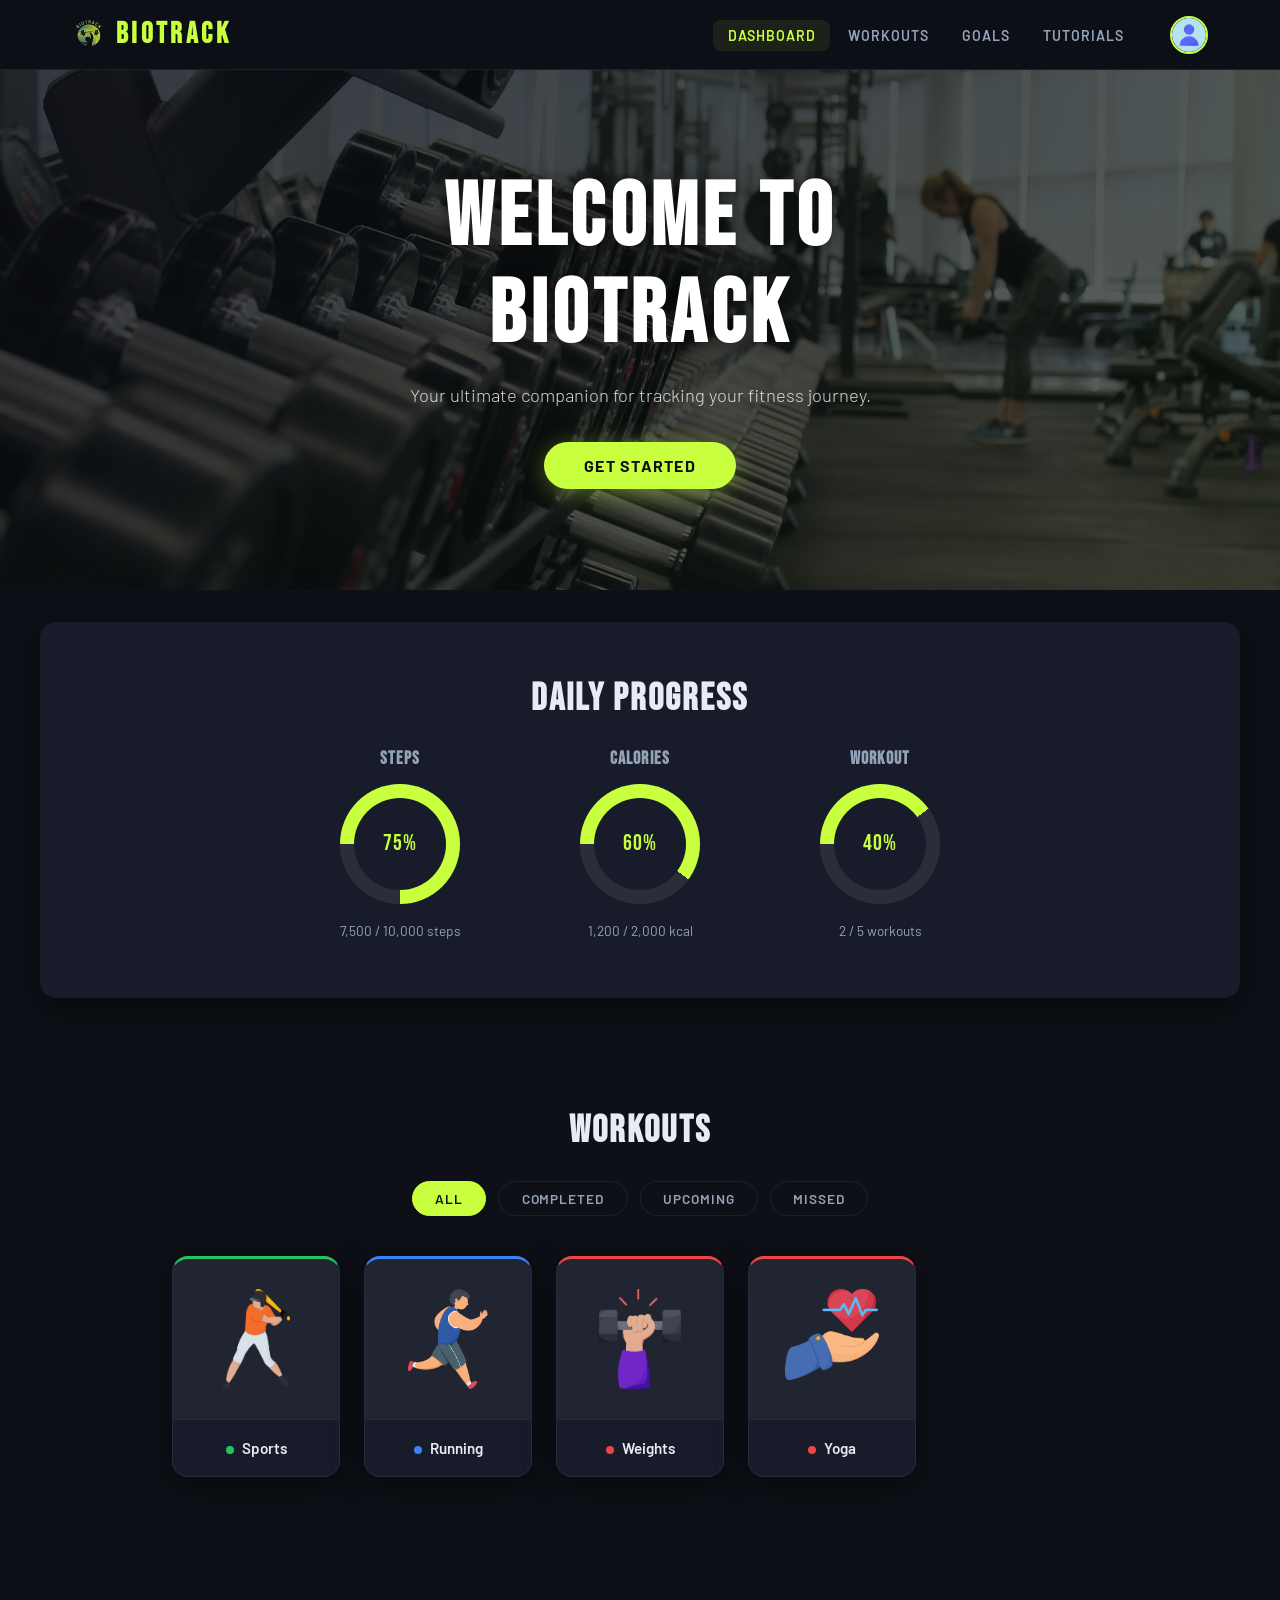
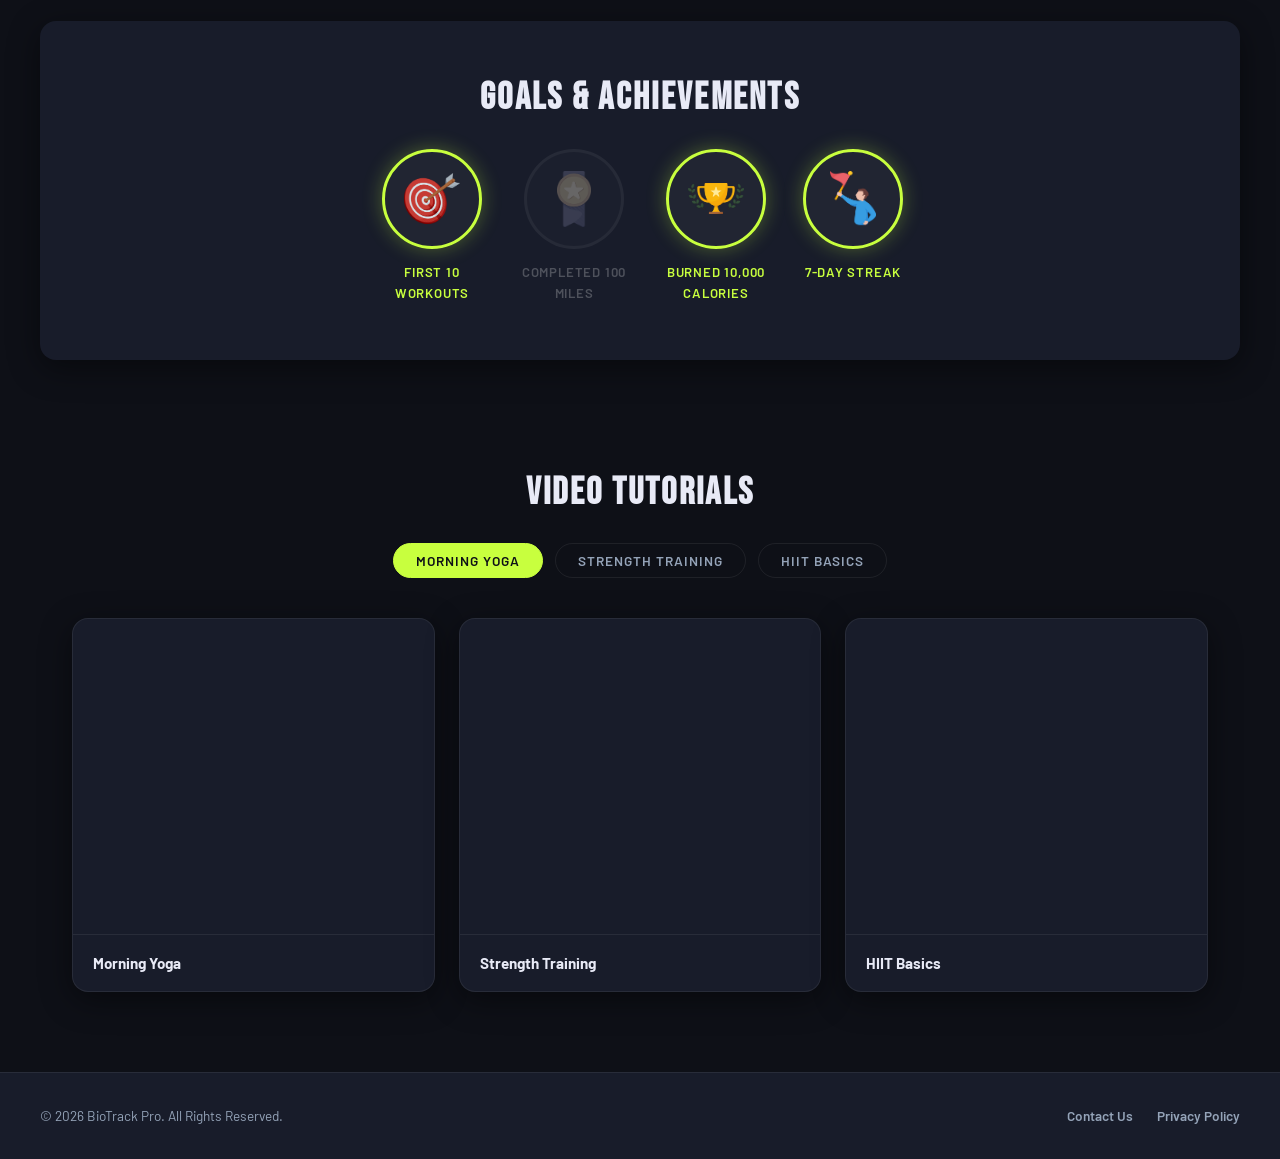
==== commit fcf271b8: "Fix issues with videos in the pages" ====
--- a/BioTrack/index.html
+++ b/BioTrack/index.html
@@ -42,11 +42,13 @@
   <button class="hamburger-menu" aria-label="Toggle Menu" aria-controls="primary-nav" aria-expanded="false" type="button">&#9776;</button>
 
       <!-- User profile picture -->
+      <a href="pages/auth.html">
       <img
         class="profile-pic"
         src="assets/profileLogo.png"
         alt="User Profile"
       />
+      </a>
 
     </div>
   </header>
@@ -213,43 +215,47 @@
 
     <div class="video-list" id="video-list">
 
-      <!-- First card is the "featured" one controlled by JS -->
-      <div class="video-card">
-        <iframe
-          id="main-video"
-          src="https://www.youtube.com/embed/v7AYKMP6rOE"
-          title="Morning Yoga"
-          loading="lazy"
-          allow="accelerometer; autoplay; clipboard-write; encrypted-media; gyroscope; picture-in-picture"
-          allowfullscreen
-        ></iframe>
-        <h4 id="video-title">Morning Yoga</h4>
-      </div>
-
-      <div class="video-card">
-        <iframe
-          src="https://www.youtube.com/embed/vc1E5CfRfos"
-          title="Strength Training"
-          loading="lazy"
-          allow="accelerometer; autoplay; clipboard-write; encrypted-media; gyroscope; picture-in-picture"
-          allowfullscreen
-        ></iframe>
-        <h4>Strength Training</h4>
-      </div>
-
-      <div class="video-card">
-        <iframe
-          src="https://www.youtube.com/embed/ml6cT4AZdqI"
-          title="HIIT Basics"
-          loading="lazy"
-          allow="accelerometer; autoplay; clipboard-write; encrypted-media; gyroscope; picture-in-picture"
-          allowfullscreen
-        ></iframe>
-        <h4>HIIT Basics</h4>
-      </div>
-
-    </div>
-  </section>
+  <div class="video-card">
+    <iframe
+      id="main-video"
+      src="https://www.youtube.com/embed/v7AYKMP6rOE"
+      title="Morning Yoga"
+      width="560"
+      height="315"
+      loading="lazy"
+      allow="accelerometer; autoplay; clipboard-write; encrypted-media; gyroscope; picture-in-picture"
+      allowfullscreen
+    ></iframe>
+    <h4 id="video-title">Morning Yoga</h4>
+  </div>
+
+  <div class="video-card">
+    <iframe
+      src="https://www.youtube.com/embed/vc1E5CfRfos"
+      title="Strength Training"
+      width="560"
+      height="315"
+      loading="lazy"
+      allow="accelerometer; autoplay; clipboard-write; encrypted-media; gyroscope; picture-in-picture"
+      allowfullscreen
+    ></iframe>
+    <h4>Strength Training</h4>
+  </div>
+
+  <div class="video-card">
+    <iframe
+      src="https://www.youtube.com/embed/ml6cT4AZdqI"
+      title="HIIT Basics"
+      width="560"
+      height="315"
+      loading="lazy"
+      allow="accelerometer; autoplay; clipboard-write; encrypted-media; gyroscope; picture-in-picture"
+      allowfullscreen
+    ></iframe>
+    <h4>HIIT Basics</h4>
+  </div>
+
+</div>
   <!-- ===================================================
        FOOTER (Task 4) — links and copyright
        =================================================== -->
@@ -269,5 +275,6 @@
 
   <!-- Script — lives in the javascript/ folder -->
   <script src="scripts/script.js"></script>
+
 </body>
 </html>
--- a/BioTrack/styles/styles.css
+++ b/BioTrack/styles/styles.css
@@ -246,6 +246,7 @@
     max-height: 0;
     overflow: hidden;
     transition: max-height 0.35s ease;
+    z-index: 999;
   }
 
   .nav-menu.open {
